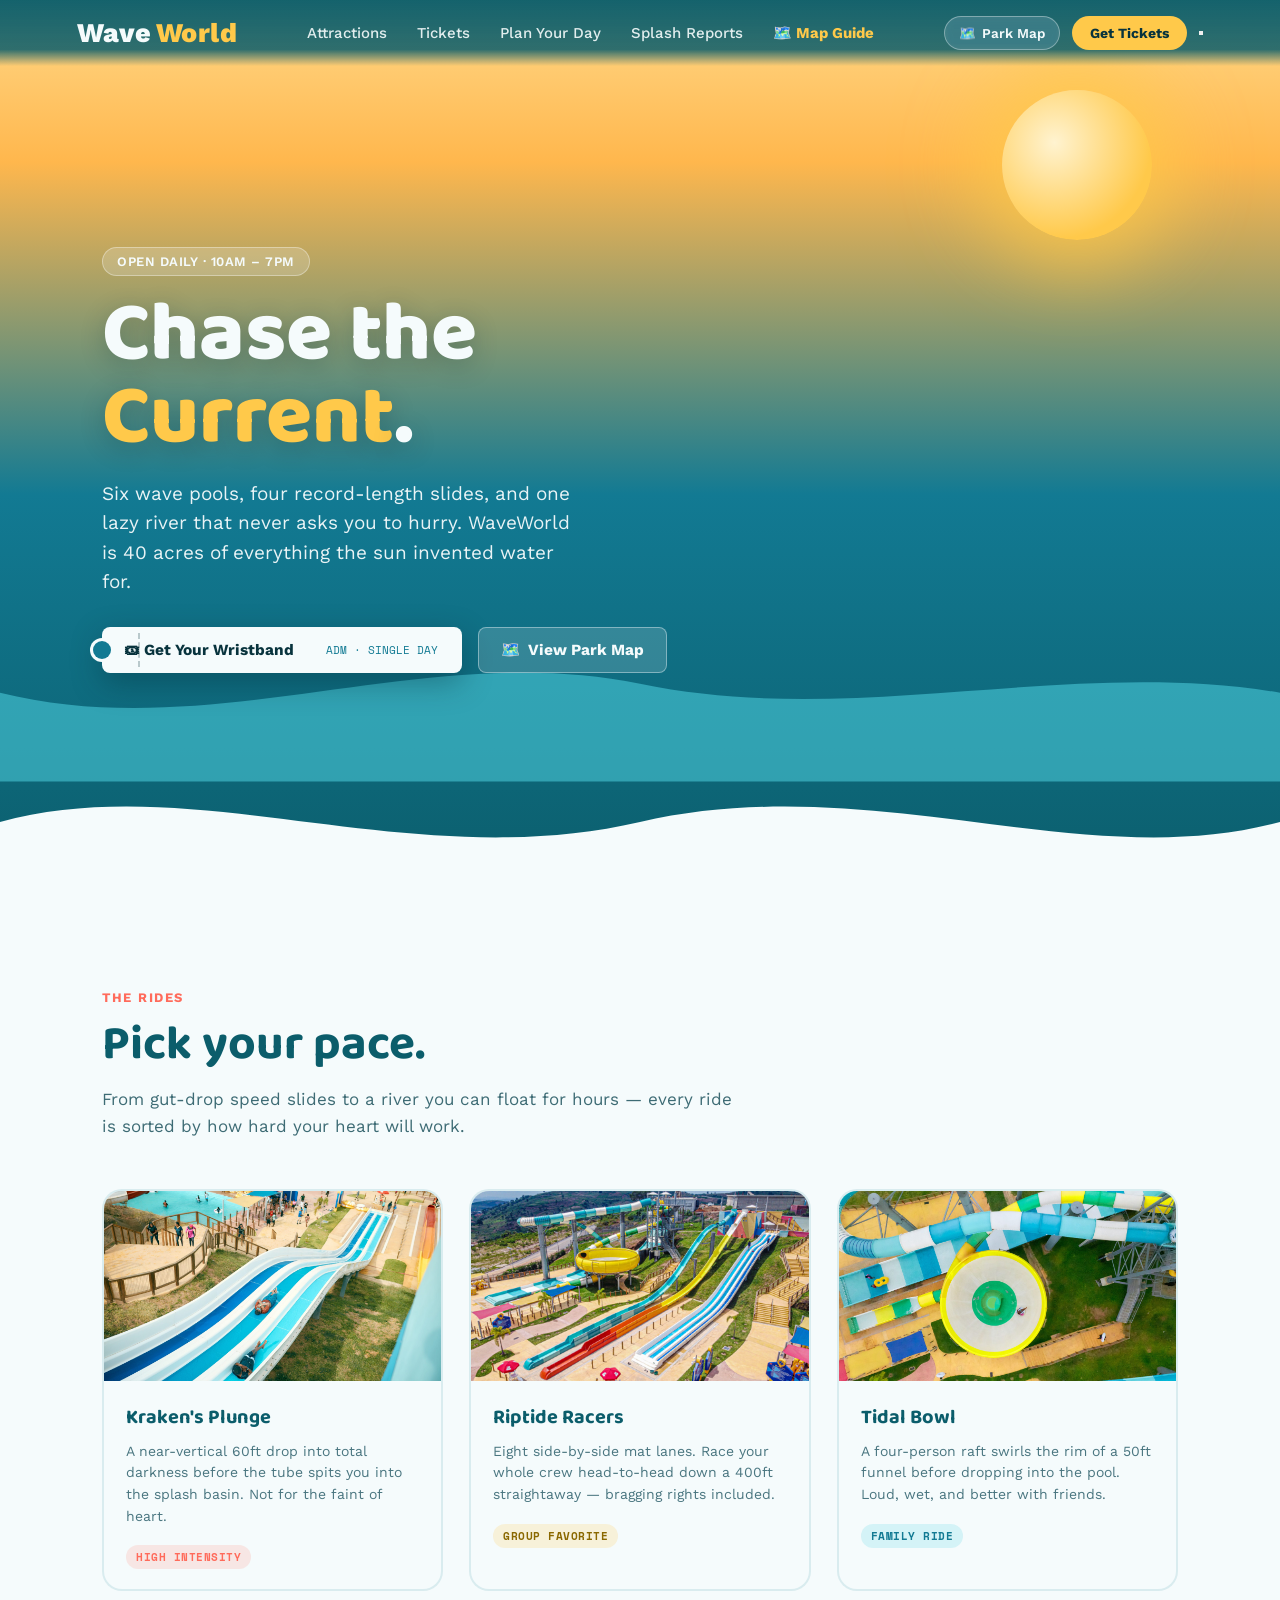
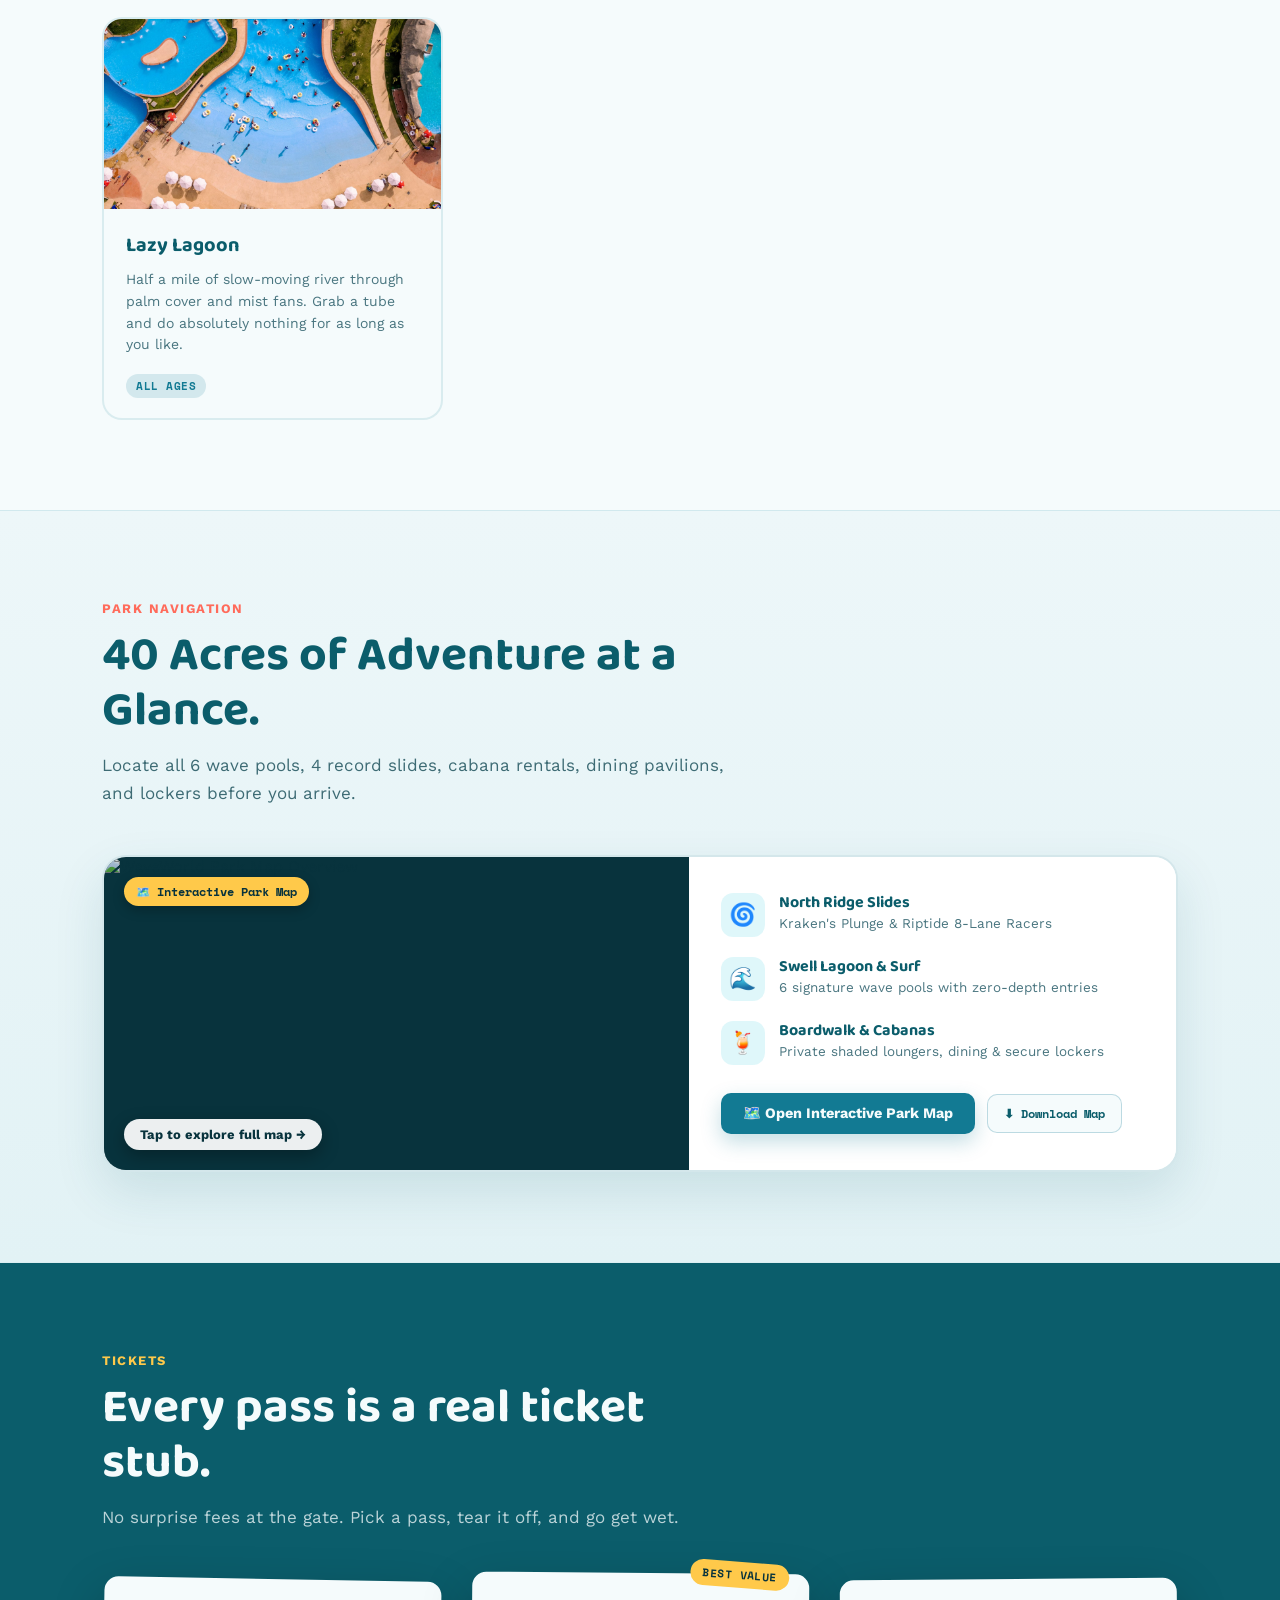
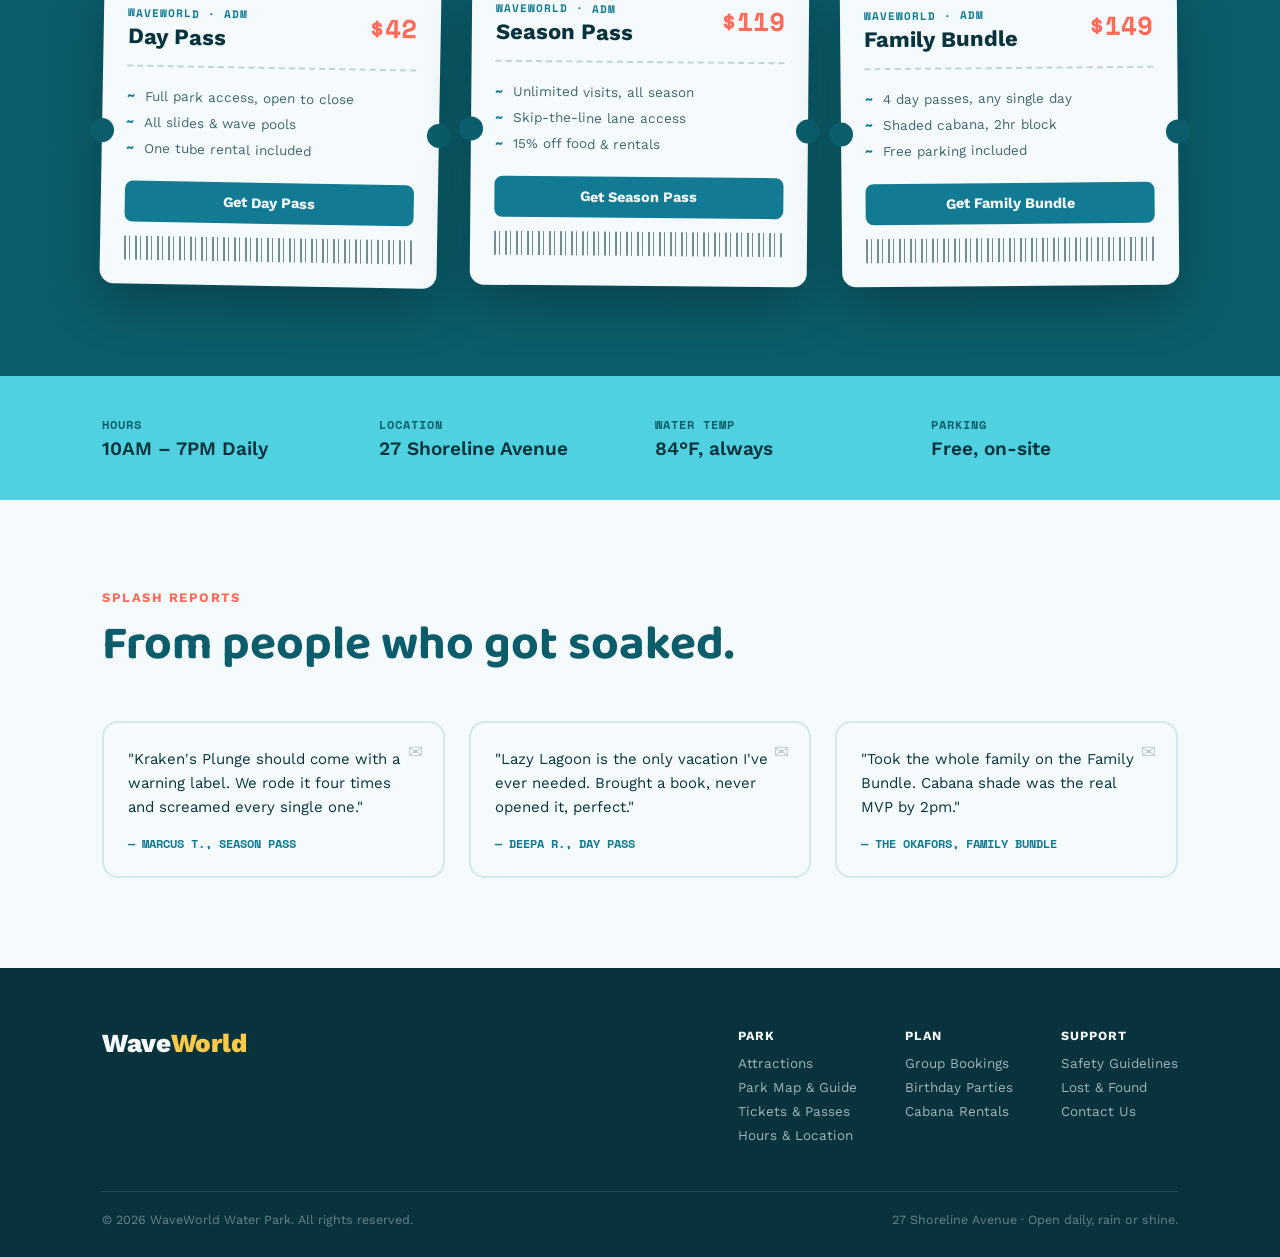
==== index.html @ ad1f2948 "Update index.html" ====
<!DOCTYPE html>
<html lang="en">
<head>
<meta charset="UTF-8">
<meta name="viewport" content="width=device-width, initial-scale=1.0">
<title>WaveWorld — Chase the Current</title>
<link rel="preconnect" href="https://fonts.googleapis.com">
<link href="https://fonts.googleapis.com/css2?family=Baloo+2:wght@500;600;700;800&family=Work+Sans:wght@400;500;600&family=Space+Mono:wght@400;700&display=swap" rel="stylesheet">
<link rel="stylesheet" href="styles.css">
</head>
<body>

  <!-- NAVIGATION -->
  <nav class="nav">
    <a href="index.html" class="logo">Wave<span>World</span></a>
    
    <div class="nav-links">
      <a href="#attractions">Attractions</a>
      <a href="#tickets">Tickets</a>
      <a href="#info">Plan Your Day</a>
      <a href="#reports">Splash Reports</a>
      <a href="map.html" class="nav-map-link">🗺️ Map Guide</a>
    </div>

    <div class="nav-actions">
      <a href="map.html" class="nav-quick-map" title="View Park Map">🗺️ <span>Park Map</span></a>
      <a href="#tickets" class="nav-cta">Get Tickets</a>
      <button class="nav-toggle" id="navToggle" aria-label="Toggle navigation menu" aria-expanded="false">
        <span class="bar"></span>
        <span class="bar"></span>
        <span class="bar"></span>
      </button>
    </div>
  </nav>

  <!-- HERO -->
  <header class="hero">
    <div class="sun"></div>
    <div class="hero-content">
      <span class="eyebrow">OPEN DAILY · 10AM – 7PM</span>
      <h1><span class="hero-line hero-line-1">Chase the</span><span class="hero-line hero-line-2"><em>Current</em>.</span></h1>
      <p>Six wave pools, four record-length slides, and one lazy river that never asks you to hurry. WaveWorld is 40 acres of everything the sun invented water for.</p>
      
      <div class="hero-cta-group">
        <a href="#tickets" class="ticket-btn">
          🎟 Get Your Wristband
          <span class="stub-code">ADM · SINGLE DAY</span>
        </a>
        <a href="map.html" class="hero-map-btn">
          <span class="hero-map-icon">🗺️</span>
          <span>View Park Map</span>
        </a>
      </div>
    </div>

    <div class="wave-wrap">
      <svg viewBox="0 0 1440 220" preserveAspectRatio="none">
        <path class="wave-anim-2" fill="#4FD1E0" fill-opacity="0.55" d="M0,120 C 240,180 480,60 720,110 C 960,160 1200,80 1440,120 L1440,220 L0,220 Z
          M1440,120 C 1680,180 1920,60 2160,110 C 2400,160 2640,80 2880,120 L2880,220 L1440,220 Z"/>
      </svg>
      <svg viewBox="0 0 1440 180" preserveAspectRatio="none" style="margin-top:-40px;">
        <path class="wave-anim-1" fill="#F5FBFC" d="M0,90 C 220,30 460,150 720,90 C 980,30 1220,150 1440,90 L1440,180 L0,180 Z
          M1440,90 C 1660,30 1900,150 2160,90 C 2420,30 2660,150 2880,90 L2880,180 L1440,180 Z"/>
      </svg>
    </div>
  </header>

  <!-- ATTRACTIONS -->
  <section id="attractions">
    <div class="section-head">
      <span class="eyebrow-dark">The Rides</span>
      <h2>Pick your pace.</h2>
      <p>From gut-drop speed slides to a river you can float for hours — every ride is sorted by how hard your heart will work.</p>
    </div>
    <div class="attractions-grid">

      <div class="ride-card">
        <img class="ride-img" src="images/ride5.jpg" alt="Kraken's Plunge">
        <h3>Kraken's Plunge</h3>
        <p>A near-vertical 60ft drop into total darkness before the tube spits you into the splash basin. Not for the faint of heart.</p>
        <span class="ride-tag" style="background:rgba(255,107,91,0.15); color:var(--coral-pop);">High Intensity</span>
      </div>

      <div class="ride-card">
        <img class="ride-img" src="images/ride1.jpg" alt="Riptide Racers">
        <h3>Riptide Racers</h3>
        <p>Eight side-by-side mat lanes. Race your whole crew head-to-head down a 400ft straightaway — bragging rights included.</p>
        <span class="ride-tag" style="background:rgba(255,201,74,0.2); color:#8a6800;">Group Favorite</span>
      </div>

      <div class="ride-card">
        <img class="ride-img" src="images/ride7.jpg" alt="Tidal Bowl">
        <h3>Tidal Bowl</h3>
        <p>A four-person raft swirls the rim of a 50ft funnel before dropping into the pool. Loud, wet, and better with friends.</p>
        <span class="ride-tag" style="background:rgba(79,209,224,0.2); color:var(--pool-blue);">Family Ride</span>
      </div>

      <div class="ride-card">
        <img class="ride-img" src="images/ride3.jpg" alt="Lazy Lagoon">
        <h3>Lazy Lagoon</h3>
        <p>Half a mile of slow-moving river through palm cover and mist fans. Grab a tube and do absolutely nothing for as long as you like.</p>
        <span class="ride-tag" style="background:rgba(18,122,147,0.15); color:var(--pool-blue);">All Ages</span>
      </div>

    </div>
  </section>

  <!-- HOMEPAGE PARK MAP PREVIEW -->
  <section id="park-map" class="map-teaser-section">
    <div class="section-head">
      <span class="eyebrow-dark">Park Navigation</span>
      <h2>40 Acres of Adventure at a Glance.</h2>
      <p>Locate all 6 wave pools, 4 record slides, cabana rentals, dining pavilions, and lockers before you arrive.</p>
    </div>

    <div class="map-teaser-card">
      <a href="map.html" class="map-teaser-preview" aria-label="Open Interactive Park Map">
        <img src="images/park map.jpg" alt="WaveWorld Park Map Overview" class="map-teaser-img">
        <div class="map-teaser-overlay">
          <span class="map-teaser-badge">🗺️ Interactive Park Map</span>
          <div class="map-teaser-tap-badge">Tap to explore full map →</div>
        </div>
      </a>

      <div class="map-teaser-details">
        <div class="map-teaser-points">
          <div class="point-item">
            <span class="point-icon">🌀</span>
            <div>
              <strong>North Ridge Slides</strong>
              <p>Kraken's Plunge & Riptide 8-Lane Racers</p>
            </div>
          </div>
          <div class="point-item">
            <span class="point-icon">🌊</span>
            <div>
              <strong>Swell Lagoon & Surf</strong>
              <p>6 signature wave pools with zero-depth entries</p>
            </div>
          </div>
          <div class="point-item">
            <span class="point-icon">🍹</span>
            <div>
              <strong>Boardwalk & Cabanas</strong>
              <p>Private shaded loungers, dining & secure lockers</p>
            </div>
          </div>
        </div>

        <div class="map-teaser-cta-wrap">
          <a href="map.html" class="map-action-btn">
            🗺️ Open Interactive Park Map
          </a>
          <a href="images/park map.jpg" download="WaveWorld-Park-Map.jpg" class="map-download-pill">
            ⬇ Download Map
          </a>
        </div>
      </div>
    </div>
  </section>

  <!-- PRICING -->
  <section id="tickets" class="pricing-section">
    <div class="section-head">
      <span class="eyebrow-dark">Tickets</span>
      <h2>Every pass is a real ticket stub.</h2>
      <p>No surprise fees at the gate. Pick a pass, tear it off, and go get wet.</p>
    </div>

    <div class="tickets-row">
      <div class="stub">
        <div class="stub-top">
          <div>
            <div class="stub-park">WAVEWORLD · ADM</div>
            <div class="stub-name">Day Pass</div>
          </div>
          <div class="stub-price">$42</div>
        </div>
        <ul>
          <li>Full park access, open to close</li>
          <li>All slides & wave pools</li>
          <li>One tube rental included</li>
        </ul>
        <a href="#" class="stub-cta">Get Day Pass</a>
        <div class="stub-barcode"></div>
      </div>

      <div class="stub">
        <span class="best-value">BEST VALUE</span>
        <div class="stub-top">
          <div>
            <div class="stub-park">WAVEWORLD · ADM</div>
            <div class="stub-name">Season Pass</div>
          </div>
          <div class="stub-price">$119</div>
        </div>
        <ul>
          <li>Unlimited visits, all season</li>
          <li>Skip-the-line lane access</li>
          <li>15% off food & rentals</li>
        </ul>
        <a href="#" class="stub-cta">Get Season Pass</a>
        <div class="stub-barcode"></div>
      </div>

      <div class="stub">
        <div class="stub-top">
          <div>
            <div class="stub-park">WAVEWORLD · ADM</div>
            <div class="stub-name">Family Bundle</div>
          </div>
          <div class="stub-price">$149</div>
        </div>
        <ul>
          <li>4 day passes, any single day</li>
          <li>Shaded cabana, 2hr block</li>
          <li>Free parking included</li>
        </ul>
        <a href="#" class="stub-cta">Get Family Bundle</a>
        <div class="stub-barcode"></div>
      </div>
    </div>
  </section>

  <!-- INFO STRIP -->
  <div class="info-strip" id="info">
    <div class="info-item">
      <div class="label">Hours</div>
      <div class="value">10AM – 7PM Daily</div>
    </div>
    <div class="info-item">
      <div class="label">Location</div>
      <div class="value">27 Shoreline Avenue</div>
    </div>
    <div class="info-item">
      <div class="label">Water Temp</div>
      <div class="value">84°F, always</div>
    </div>
    <div class="info-item">
      <div class="label">Parking</div>
      <div class="value">Free, on-site</div>
    </div>
  </div>

  <!-- SPLASH REPORTS -->
  <section id="reports">
    <div class="section-head">
      <span class="eyebrow-dark">Splash Reports</span>
      <h2>From people who got soaked.</h2>
    </div>
    <div class="reports-grid">
      <div class="postcard">
        <p class="quote">"Kraken's Plunge should come with a warning label. We rode it four times and screamed every single one."</p>
        <div class="who">— MARCUS T., SEASON PASS</div>
      </div>
      <div class="postcard">
        <p class="quote">"Lazy Lagoon is the only vacation I've ever needed. Brought a book, never opened it, perfect."</p>
        <div class="who">— DEEPA R., DAY PASS</div>
      </div>
      <div class="postcard">
        <p class="quote">"Took the whole family on the Family Bundle. Cabana shade was the real MVP by 2pm."</p>
        <div class="who">— THE OKAFORS, FAMILY BUNDLE</div>
      </div>
    </div>
  </section>

  <!-- FOOTER -->
  <footer class="footer">
    <div class="footer-top">
      <a href="index.html" class="footer-logo">Wave<span>World</span></a>
      <div class="footer-links">
        <div class="footer-col">
          <h4>Park</h4>
          <a href="#attractions">Attractions</a>
          <a href="map.html">Park Map & Guide</a>
          <a href="#tickets">Tickets & Passes</a>
          <a href="#info">Hours & Location</a>
        </div>
        <div class="footer-col">
          <h4>Plan</h4>
          <a href="#">Group Bookings</a>
          <a href="#">Birthday Parties</a>
          <a href="#">Cabana Rentals</a>
        </div>
        <div class="footer-col">
          <h4>Support</h4>
          <a href="#">Safety Guidelines</a>
          <a href="#">Lost & Found</a>
          <a href="#">Contact Us</a>
        </div>
      </div>
    </div>
    <div class="footer-bottom">
      <span>© 2026 WaveWorld Water Park. All rights reserved.</span>
      <span>27 Shoreline Avenue · Open daily, rain or shine.</span>
    </div>
  </footer>

  <!-- EXTERNAL SCRIPTS -->
  <script src="mobile_nav.js" defer></script>
</body>
</html>
---- styles.css ----
:root{
  --lagoon-deep:#0B5D6B;
  --pool-blue:#127A93;
  --splash-cyan:#4FD1E0;
  --sun-gold:#FFC94A;
  --coral-pop:#FF6B5B;
  --foam:#F5FBFC;
  --ink:#08333D;
  --nav-bg:rgba(11,93,107,0.92);
}

*{margin:0;padding:0;box-sizing:border-box;}
html{
  scroll-behavior:smooth;
  -webkit-text-size-adjust:100%;
}
body{
  font-family:'Work Sans', sans-serif;
  background:var(--foam);
  color:var(--ink);
  overflow-x:hidden;
  width:100%;
  position:relative;
}
h1,h2,h3,.display{font-family:'Baloo 2', sans-serif;}
.mono{font-family:'Space Mono', monospace;}

a{color:inherit;text-decoration:none;}
button{font-family:inherit;cursor:pointer;}

@media (prefers-reduced-motion: reduce){
  *{animation-duration:0.01ms !important; animation-iteration-count:1 !important; transition-duration:0.01ms !important;}
  .hero-line, .eyebrow, .hero p, .ticket-btn, .hero-map-btn { opacity: 1 !important; transform: none !important; filter: none !important; }
}

/* ---------- NAV ---------- */
.nav{
  position:fixed; top:0; left:0; right:0; z-index:1000;
  display:flex; align-items:center; justify-content:space-between;
  padding:16px 6vw;
  background:linear-gradient(180deg, rgba(11,93,107,0.96) 0%, rgba(11,93,107,0.85) 75%, rgba(11,93,107,0) 100%);
  backdrop-filter:blur(6px);
  -webkit-backdrop-filter:blur(6px);
  transition:all 0.3s ease;
}

.logo{
  font-size:clamp(22px, 3.5vw, 27px);
  font-weight:800;
  color:var(--foam);
  letter-spacing:0.5px;
  cursor:pointer;
  display:inline-flex;
  align-items:center;
  gap:4px;
  text-decoration:none;
  transition:opacity 0.2s ease, transform 0.2s ease;
  z-index:1002;
}
.logo:hover{
  opacity:0.92;
  transform:scale(1.02);
}
.logo span{color:var(--sun-gold);}

.nav-links{
  display:flex;
  align-items:center;
  gap:26px;
  font-weight:500;
  font-size:15px;
}
.nav-links a{
  color:var(--foam);
  opacity:0.9;
  transition:opacity 0.2s, color 0.2s;
  padding:6px 2px;
  position:relative;
}
.nav-links a:hover{
  opacity:1;
  color:var(--sun-gold);
}
.nav-map-link{
  font-weight:700;
  color:var(--sun-gold) !important;
  opacity:1 !important;
}

.nav-actions{
  display:flex;
  align-items:center;
  gap:12px;
  z-index:1002;
}

.nav-quick-map{
  display:inline-flex;
  align-items:center;
  gap:6px;
  background:rgba(255,255,255,0.18);
  border:1px solid rgba(255,255,255,0.35);
  color:var(--foam);
  font-size:13.5px;
  font-weight:600;
  padding:8px 14px;
  border-radius:100px;
  backdrop-filter:blur(4px);
  transition:all 0.2s ease;
}
.nav-quick-map:hover{
  background:var(--sun-gold);
  color:var(--ink);
  border-color:var(--sun-gold);
  transform:translateY(-1px);
}

.nav-cta{
  background:var(--sun-gold);
  color:var(--ink);
  font-weight:700;
  padding:9px 18px;
  border-radius:100px;
  font-size:14px;
  transition:transform 0.2s ease, box-shadow 0.2s ease;
  white-space:nowrap;
}
.nav-cta:hover{
  transform:translateY(-1px);
  box-shadow:0 6px 16px rgba(255,201,74,0.35);
}

/* ---------- HERO ---------- */
.hero{
  position:relative;
  min-height:100vh;
  display:flex; align-items:center;
  background:linear-gradient(180deg, #FFD98A 0%, #FFB74D 18%, var(--pool-blue) 55%, var(--lagoon-deep) 100%);
  overflow:hidden;
  padding:120px 0 100px;
}
.sun{
  position:absolute; top:10%; right:10%;
  width:clamp(90px, 16vw, 150px);
  height:clamp(90px, 16vw, 150px);
  border-radius:50%;
  background:radial-gradient(circle at 35% 35%, #FFF3D0, var(--sun-gold) 70%);
  box-shadow:0 0 80px 25px rgba(255, 201, 74, 0.85);
  pointer-events:none;
}
.hero-content{
  position:relative; z-index:5;
  max-width:640px; margin-left:8vw; margin-right:8vw;
}
.eyebrow{
  display:inline-block; background:rgba(255,255,255,0.18);
  color:var(--foam); font-weight:600; font-size:clamp(11px, 2.5vw, 13px);
  padding:6px 14px; border-radius:100px; margin-bottom:18px;
  border:1px solid rgba(255,255,255,0.35);
  letter-spacing:0.5px;
  opacity:0;
  animation:heroFadeIn 0.8s cubic-bezier(0.16, 1, 0.3, 1) 0.05s forwards;
}
.hero h1{
  font-size:clamp(40px, 8vw, 84px);
  line-height:0.98;
  color:var(--foam);
  font-weight:800;
  text-shadow:0 6px 24px rgba(4,40,48,0.25);
}
.hero-line{
  display:block;
  opacity:0;
  animation:heroTextSlideUp 1s cubic-bezier(0.16, 1, 0.3, 1) forwards;
}
.hero-line-1{
  animation-delay:0.18s;
}
.hero-line-2{
  animation-delay:0.38s;
}
.hero h1 em{
  font-style:normal; color:var(--sun-gold);
}
.hero p{
  color:rgba(245,251,252,0.94);
  font-size:clamp(16px, 3.5vw, 19px);
  line-height:1.55;
  margin:20px 0 30px; max-width:480px;
  opacity:0;
  animation:heroFadeIn 0.8s cubic-bezier(0.16, 1, 0.3, 1) 0.55s forwards;
}

.hero-cta-group{
  display:flex;
  flex-wrap:wrap;
  align-items:center;
  gap:16px;
  opacity:0;
  animation:heroFadeIn 0.8s cubic-bezier(0.16, 1, 0.3, 1) 0.7s forwards;
}

/* Ticket-stub CTA */
.ticket-btn{
  position:relative;
  display:inline-flex; align-items:center; gap:12px;
  background:var(--foam);
  color:var(--ink);
  padding:14px 24px 14px 22px;
  font-weight:700; font-size:15.5px;
  border-radius:8px;
  box-shadow:0 10px 30px rgba(4,40,48,0.35);
  transition:transform 0.2s ease, box-shadow 0.2s ease;
}
.ticket-btn:hover{transform:translateY(-3px) rotate(-1deg); box-shadow:0 14px 34px rgba(4,40,48,0.45);}
.ticket-btn::before{
  content:"";
  width:18px; height:18px; border-radius:50%;
  background:var(--pool-blue);
  position:absolute; left:-9px; top:50%; transform:translateY(-50%);
  box-shadow:0 0 0 3px var(--foam);
}
.ticket-btn::after{
  content:"";
  position:absolute; left:36px; top:6px; bottom:6px;
  border-left:2px dashed rgba(8,51,61,0.25);
}
.ticket-btn .stub-code{
  font-family:'Space Mono', monospace; font-size:11px; font-weight:400;
  color:var(--pool-blue); padding-left:20px;
}

/* Hero Map Button */
.hero-map-btn{
  display:inline-flex;
  align-items:center;
  gap:8px;
  background:rgba(245,251,252,0.16);
  border:1.5px solid rgba(245,251,252,0.4);
  color:var(--foam);
  padding:13px 22px;
  border-radius:8px;
  font-weight:700;
  font-size:15.5px;
  backdrop-filter:blur(8px);
  transition:all 0.2s ease;
}
.hero-map-btn:hover{
  background:var(--foam);
  color:var(--ink);
  transform:translateY(-3px);
  box-shadow:0 10px 25px rgba(0,0,0,0.25);
}

@keyframes heroTextSlideUp{
  0%{
    opacity:0;
    transform:translateY(40px);
    filter:blur(6px);
  }
  100%{
    opacity:1;
    transform:translateY(0);
    filter:blur(0);
  }
}

@keyframes heroFadeIn{
  0%{
    opacity:0;
    transform:translateY(20px);
  }
  100%{
    opacity:1;
    transform:translateY(0);
  }
}

/* waves at hero base */
.wave-wrap{
  position:absolute; bottom:-2px; left:0; width:100%; line-height:0; pointer-events:none;
}
.wave-wrap svg{width:100%; height:auto; display:block; min-height:80px;}
.wave-anim-1{ animation:driftLeft 15s linear infinite; }
.wave-anim-2{ animation:driftRight 10s linear infinite; }
@keyframes driftLeft{ from{transform:translateX(0);} to{transform:translateX(-50%);} }
@keyframes driftRight{ from{transform:translateX(-50%);} to{transform:translateX(0);} }

/* ---------- SECTION SHARED ---------- */
section{padding:90px 8vw;}
.section-head{max-width:640px; margin-bottom:48px;}
.section-head .eyebrow-dark{
  color:var(--coral-pop); font-weight:700; font-size:13px;
  letter-spacing:1.5px; text-transform:uppercase; margin-bottom:12px; display:block;
}
.section-head h2{
  font-size:clamp(30px, 4.5vw, 48px); color:var(--lagoon-deep); font-weight:700; line-height:1.15;
}
.section-head p{font-size:clamp(15px, 2vw, 17px); color:#3d6b74; margin-top:14px; line-height:1.6;}

/* ---------- ATTRACTIONS ---------- */
.attractions-grid{
  display:grid; grid-template-columns:repeat(auto-fit,minmax(250px,1fr));
  gap:26px;
}
.ride-card{
  background:var(--foam);
  border-radius:20px;
  padding:0;
  border:2px solid rgba(18,122,147,0.12);
  transition:transform 0.25s ease, box-shadow 0.25s ease, border-color 0.25s ease;
  position:relative; overflow:hidden;
}
.ride-card:hover{
  transform:translateY(-6px);
  box-shadow:0 20px 40px rgba(11,93,107,0.15);
  border-color:var(--splash-cyan);
}
.ride-img{
  width:100%; height:190px; object-fit:cover; display:block;
}
.ride-card h3, .ride-card p{
  padding-left:22px; padding-right:22px;
}
.ride-card h3{font-size:20px; color:var(--lagoon-deep); margin-bottom:8px; padding-top:20px;}
.ride-card p{font-size:14px; color:#4a7680; line-height:1.55; padding-bottom:4px;}
.ride-tag{
  margin:14px 22px 20px 22px; display:inline-block; font-family:'Space Mono',monospace;
  font-size:11px; font-weight:700; letter-spacing:0.5px;
  padding:4px 10px; border-radius:100px; text-transform:uppercase;
}

/* ---------- HOMEPAGE PARK MAP TEASER ---------- */
.map-teaser-section{
  background:linear-gradient(180deg, #EDF7F9 0%, #E2F2F5 100%);
  border-top:1px solid rgba(18,122,147,0.08);
  border-bottom:1px solid rgba(18,122,147,0.08);
}
.map-teaser-card{
  background:white;
  border-radius:24px;
  border:2px solid rgba(18,122,147,0.18);
  box-shadow:0 20px 50px rgba(11,93,107,0.12);
  display:grid;
  grid-template-columns:1.2fr 1fr;
  overflow:hidden;
  gap:0;
}
.map-teaser-preview{
  position:relative;
  display:block;
  overflow:hidden;
  background:var(--ink);
  min-height:280px;
}
.map-teaser-img{
  width:100%;
  height:100%;
  object-fit:cover;
  display:block;
  transition:transform 0.4s ease, filter 0.4s ease;
}
.map-teaser-preview:hover .map-teaser-img{
  transform:scale(1.04);
  filter:brightness(1.05);
}
.map-teaser-overlay{
  position:absolute;
  inset:0;
  background:linear-gradient(180deg, rgba(8,51,61,0.2) 0%, rgba(8,51,61,0.7) 100%);
  display:flex;
  flex-direction:column;
  justify-content:space-between;
  padding:20px;
  color:white;
}
.map-teaser-badge{
  align-self:flex-start;
  background:var(--sun-gold);
  color:var(--ink);
  font-family:'Space Mono', monospace;
  font-size:11.5px;
  font-weight:700;
  padding:6px 12px;
  border-radius:100px;
  box-shadow:0 4px 12px rgba(0,0,0,0.25);
}
.map-teaser-tap-badge{
  align-self:flex-start;
  background:rgba(255,255,255,0.92);
  color:var(--ink);
  font-weight:700;
  font-size:13px;
  padding:8px 16px;
  border-radius:100px;
  box-shadow:0 6px 18px rgba(0,0,0,0.3);
  transition:all 0.2s ease;
}
.map-teaser-preview:hover .map-teaser-tap-badge{
  background:var(--splash-cyan);
  transform:translateX(4px);
}

.map-teaser-details{
  padding:36px 32px;
  display:flex;
  flex-direction:column;
  justify-content:space-between;
  background:white;
}
.map-teaser-points{
  display:flex;
  flex-direction:column;
  gap:20px;
  margin-bottom:28px;
}
.point-item{
  display:flex;
  align-items:flex-start;
  gap:14px;
}
.point-icon{
  font-size:22px;
  background:rgba(79,209,224,0.18);
  width:44px;
  height:44px;
  border-radius:12px;
  display:flex;
  align-items:center;
  justify-content:center;
  flex-shrink:0;
}
.point-item strong{
  font-size:16px;
  color:var(--lagoon-deep);
  font-family:'Baloo 2', sans-serif;
  display:block;
  line-height:1.2;
}
.point-item p{
  font-size:13.5px;
  color:#4a7680;
  margin-top:2px;
  line-height:1.4;
}

.map-teaser-cta-wrap{
  display:flex;
  flex-wrap:wrap;
  align-items:center;
  gap:12px;
}
.map-action-btn{
  background:var(--pool-blue);
  color:var(--foam);
  font-weight:700;
  font-size:14.5px;
  padding:12px 22px;
  border-radius:10px;
  display:inline-flex;
  align-items:center;
  gap:8px;
  transition:all 0.2s ease;
  box-shadow:0 8px 20px rgba(18,122,147,0.25);
}
.map-action-btn:hover{
  background:var(--lagoon-deep);
  transform:translateY(-2px);
}
.map-download-pill{
  font-family:'Space Mono', monospace;
  font-size:12px;
  font-weight:700;
  color:var(--lagoon-deep);
  background:var(--foam);
  border:1.5px solid rgba(18,122,147,0.25);
  padding:10px 16px;
  border-radius:10px;
  transition:all 0.2s ease;
}
.map-download-pill:hover{
  background:var(--lagoon-deep);
  color:var(--foam);
}

/* ---------- PRICING (ticket stubs) ---------- */
.pricing-section{ background:var(--lagoon-deep); }
.pricing-section .section-head h2{color:var(--foam);}
.pricing-section .section-head p{color:rgba(245,251,252,0.75);}
.pricing-section .eyebrow-dark{color:var(--sun-gold);}

.tickets-row{
  display:grid; grid-template-columns:repeat(auto-fit, minmax(260px,1fr));
  gap:32px;
}
.stub{
  position:relative;
  background:var(--foam);
  border-radius:14px;
  padding:28px 24px 24px;
  box-shadow:0 20px 50px rgba(0,0,0,0.25);
  transform:rotate(1deg);
  transition:transform 0.25s ease;
}
.tickets-row .stub:nth-child(2){transform:rotate(0.5deg); margin-top:-6px;}
.tickets-row .stub:nth-child(3){transform:rotate(-0.5deg);}
.stub:hover{transform:rotate(0deg) translateY(-6px);}
.stub::before, .stub::after{
  content:""; position:absolute; width:24px; height:24px;
  background:var(--lagoon-deep); border-radius:50%;
  top:50%; transform:translateY(-50%);
}
.stub::before{left:-12px;}
.stub::after{right:-12px;}
.stub-top{
  display:flex; justify-content:space-between; align-items:flex-start;
  border-bottom:2px dashed rgba(8,51,61,0.2);
  padding-bottom:16px; margin-bottom:16px;
}
.stub-park{font-family:'Space Mono',monospace; font-size:11px; color:var(--pool-blue); font-weight:700; letter-spacing:1px;}
.stub-name{font-size:22px; font-weight:700; color:var(--ink); margin-top:3px;}
.stub-price{font-family:'Space Mono',monospace; font-size:26px; font-weight:700; color:var(--coral-pop);}
.stub ul{list-style:none; margin:0 0 20px;}
.stub ul li{
  font-size:13.5px; color:#41666e; padding:5px 0; padding-left:18px; position:relative;
}
.stub ul li::before{
  content:"~"; position:absolute; left:0; color:var(--pool-blue); font-weight:700;
}
.stub-cta{
  display:block; text-align:center; background:var(--pool-blue); color:var(--foam);
  font-weight:700; padding:12px; border-radius:8px; font-size:14.5px;
  transition:background 0.2s;
}
.stub-cta:hover{background:var(--lagoon-deep);}
.stub-barcode{
  margin-top:14px; height:24px;
  background:repeating-linear-gradient(90deg, var(--ink) 0 2px, transparent 2px 5px, var(--ink) 5px 6px, transparent 6px 11px);
  opacity:0.55;
}
.best-value{
  position:absolute; top:-12px; right:20px;
  background:var(--sun-gold); color:var(--ink);
  font-family:'Space Mono',monospace; font-size:11px; font-weight:700;
  padding:5px 12px; border-radius:100px; letter-spacing:0.5px;
  transform:rotate(4deg);
}

/* ---------- INFO STRIP ---------- */
.info-strip{
  display:flex; flex-wrap:wrap; gap:30px; justify-content:space-between;
  background:var(--splash-cyan); padding:40px 8vw;
}
.info-item{flex:1; min-width:160px;}
.info-item .label{font-family:'Space Mono',monospace; font-size:11.5px; font-weight:700; color:var(--lagoon-deep); text-transform:uppercase; letter-spacing:1px;}
.info-item .value{font-size:19px; font-weight:600; color:var(--ink); margin-top:4px;}

/* ---------- SPLASH REPORTS (testimonials) ---------- */
.reports-grid{
  display:grid; grid-template-columns:repeat(auto-fit,minmax(260px,1fr));
  gap:24px;
}
.postcard{
  background:var(--foam); border-radius:16px; padding:24px;
  border:2px solid rgba(18,122,147,0.15);
  position:relative;
}
.postcard::before{
  content:"✉"; position:absolute; top:18px; right:20px; font-size:18px; opacity:0.25;
}
.postcard .quote{font-size:15px; line-height:1.6; color:var(--ink); margin-bottom:16px;}
.postcard .who{font-family:'Space Mono',monospace; font-size:11.5px; color:var(--pool-blue); font-weight:700;}

/* ---------- FOOTER ---------- */
.footer{
  background:var(--ink); color:rgba(245,251,252,0.7);
  padding:60px 8vw 30px; position:relative;
}
.footer-top{
  display:flex; flex-wrap:wrap; justify-content:space-between; gap:36px;
  padding-bottom:40px; border-bottom:1px solid rgba(245,251,252,0.12);
}
.footer-logo{font-size:26px; font-weight:800; color:var(--foam);}
.footer-logo span{color:var(--sun-gold);}
.footer-links{display:flex; gap:48px; flex-wrap:wrap;}
.footer-col h4{font-size:12.5px; text-transform:uppercase; letter-spacing:1px; color:var(--foam); margin-bottom:12px;}
.footer-col a{display:block; font-size:13.5px; margin-bottom:8px; color:rgba(245,251,252,0.65); transition:color 0.2s;}
.footer-col a:hover{color:var(--sun-gold);}
.footer-bottom{
  display:flex; justify-content:space-between; flex-wrap:wrap; gap:10px;
  padding-top:20px; font-size:12.5px; color:rgba(245,251,252,0.4);
}

/* ---------- MAP PAGE ---------- */
.active-nav{
  color:var(--sun-gold) !important;
  font-weight:700;
}
.map-header{
  padding:130px 8vw 50px;
  background:linear-gradient(180deg, var(--lagoon-deep) 0%, var(--pool-blue) 100%);
  color:var(--foam);
  position:relative;
}
.map-header-content{
  max-width:720px;
}
.map-breadcrumb{
  margin-bottom:12px;
}
.map-breadcrumb a{
  font-family:'Space Mono', monospace;
  font-size:12px;
  font-weight:700;
  color:var(--splash-cyan);
  display:inline-flex;
  align-items:center;
  gap:4px;
  transition:color 0.2s;
}
.map-breadcrumb a:hover{
  color:var(--sun-gold);
}
.map-header h1{
  font-size:clamp(34px, 5.5vw, 56px);
  font-weight:800;
  line-height:1.1;
  margin-top:6px;
  margin-bottom:14px;
}
.map-header h1 em{
  font-style:normal;
  color:var(--sun-gold);
}
.map-header p{
  font-size:clamp(15px, 2.5vw, 18px);
  line-height:1.6;
  color:rgba(245,251,252,0.92);
}

.map-section{
  padding:50px 8vw 90px;
}
.map-toolbar{
  display:flex;
  justify-content:space-between;
  align-items:center;
  flex-wrap:wrap;
  gap:16px;
  margin-bottom:20px;
}
.map-toolbar-info{
  display:flex;
  align-items:center;
  gap:12px;
  flex-wrap:wrap;
}
.badge-live{
  font-family:'Space Mono', monospace;
  font-size:11px;
  font-weight:700;
  color:var(--lagoon-deep);
  background:var(--splash-cyan);
  padding:5px 12px;
  border-radius:100px;
  letter-spacing:0.5px;
}
.map-note{
  font-size:13.5px;
  color:#3d6b74;
}
.map-toolbar-buttons{
  display:flex;
  gap:10px;
  flex-wrap:wrap;
}
.btn-secondary{
  font-family:'Space Mono', monospace;
  font-size:12px;
  font-weight:700;
  color:var(--lagoon-deep);
  background:white;
  border:2px solid rgba(18,122,147,0.25);
  padding:8px 16px;
  border-radius:8px;
  transition:all 0.2s ease;
  display:inline-flex;
  align-items:center;
  gap:6px;
}
.btn-secondary:hover{
  background:var(--lagoon-deep);
  color:var(--foam);
  border-color:var(--lagoon-deep);
}

.map-wrapper{
  background:white;
  padding:12px;
  border-radius:20px;
  box-shadow:0 20px 50px rgba(11,93,107,0.15);
  border:2px solid rgba(18,122,147,0.15);
  overflow:hidden;
  margin-bottom:36px;
}
.map-mobile-hint{
  display:none;
  background:#EDF7F9;
  padding:10px 14px;
  border-radius:10px;
  font-size:12.5px;
  color:var(--lagoon-deep);
  font-weight:500;
  margin-bottom:10px;
  border:1px solid rgba(18,122,147,0.15);
}
.map-img{
  width:100%;
  height:auto;
  display:block;
  border-radius:12px;
}

.map-highlights{
  display:grid;
  grid-template-columns:repeat(auto-fit, minmax(220px, 1fr));
  gap:20px;
}
.highlight-card{
  background:var(--foam);
  border-radius:16px;
  padding:20px 18px;
  border:2px solid rgba(18,122,147,0.12);
  transition:transform 0.2s ease;
}
.highlight-card:hover{
  transform:translateY(-3px);
}
.highlight-icon{
  font-size:24px;
  margin-bottom:10px;
}
.highlight-card h3{
  font-size:17px;
  color:var(--lagoon-deep);
  margin-bottom:5px;
}
.highlight-card p{
  font-size:13.5px;
  color:#4a7680;
  line-height:1.5;
}

/* ==========================================================================
   RESPONSIVE MEDIA QUERIES (Mobile & Tablet)
   ========================================================================== */

/* Tablet & Mobile Nav breakpoint (<= 880px) */
@media (max-width: 880px){
  .nav-links{display:none;}
  .nav-toggle{display:flex;}
  .mobile-nav{display:flex;}
  .nav-cta{display:none;}
  .nav-quick-map span{display:none;}
  .nav-quick-map{padding:8px 10px; font-size:16px;}
  
  .map-teaser-card{
    grid-template-columns:1fr;
  }
  .map-teaser-preview{
    min-height:220px;
    max-height:300px;
  }
}

/* Small Screens & Smartphones (<= 700px) */
@media (max-width: 700px){
  section{padding:70px 5vw;}
  .nav{padding:14px 5vw;}
  
  .hero{
    padding:100px 0 70px;
    min-height:92vh;
  }
  .hero-content{
    margin-left:5vw;
    margin-right:5vw;
    margin-top:0;
  }
  .sun{
    top:6%;
    right:5%;
    box-shadow:0 0 50px 15px rgba(255, 201, 74, 0.7);
  }
  .hero-cta-group{
    flex-direction:column;
    align-items:stretch;
    gap:12px;
  }
  .ticket-btn{
    justify-content:center;
    width:100%;
  }
  .hero-map-btn{
    justify-content:center;
    width:100%;
  }

  .map-teaser-details{
    padding:24px 20px;
  }
  .map-teaser-cta-wrap{
    flex-direction:column;
    align-items:stretch;
  }
  .map-action-btn{
    justify-content:center;
    width:100%;
  }
  .map-download-pill{
    text-align:center;
    width:100%;
  }

  .tickets-row{
    grid-template-columns:1fr;
    gap:26px;
  }
  .stub, .tickets-row .stub:nth-child(2), .tickets-row .stub:nth-child(3){
    transform:none !important;
    margin-top:0 !important;
  }
  .stub::before{left:-10px; width:20px; height:20px;}
  .stub::after{right:-10px; width:20px; height:20px;}
  
  .info-strip{
    padding:32px 5vw;
    gap:20px;
  }
  .info-item{
    flex:1 1 40%;
  }

  .map-header{
    padding:100px 5vw 40px;
  }
  .map-section{
    padding:30px 5vw 70px;
  }
  .map-toolbar{
    flex-direction:column;
    align-items:flex-start;
  }
  .map-toolbar-buttons{
    width:100%;
  }
  .map-toolbar-buttons .btn-secondary{
    flex:1;
    justify-content:center;
  }
  .map-mobile-hint{
    display:block;
  }

  .footer{
    padding:50px 5vw 24px;
  }
  .footer-links{
    gap:32px;
    width:100%;
  }
  .footer-col{
    flex:1 1 140px;
  }
}

/* Extra Small Phones (<= 400px) */
@media (max-width: 400px){
  .logo{font-size:20px;}
  .eyebrow{font-size:11px; padding:4px 10px;}
  .ticket-btn{font-size:14px; padding:12px 18px 12px 16px;}
  .ticket-btn .stub-code{display:none;}
  .ticket-btn::after{display:none;}
  .stub-price{font-size:22px;}
  .stub-name{font-size:19px;}
}
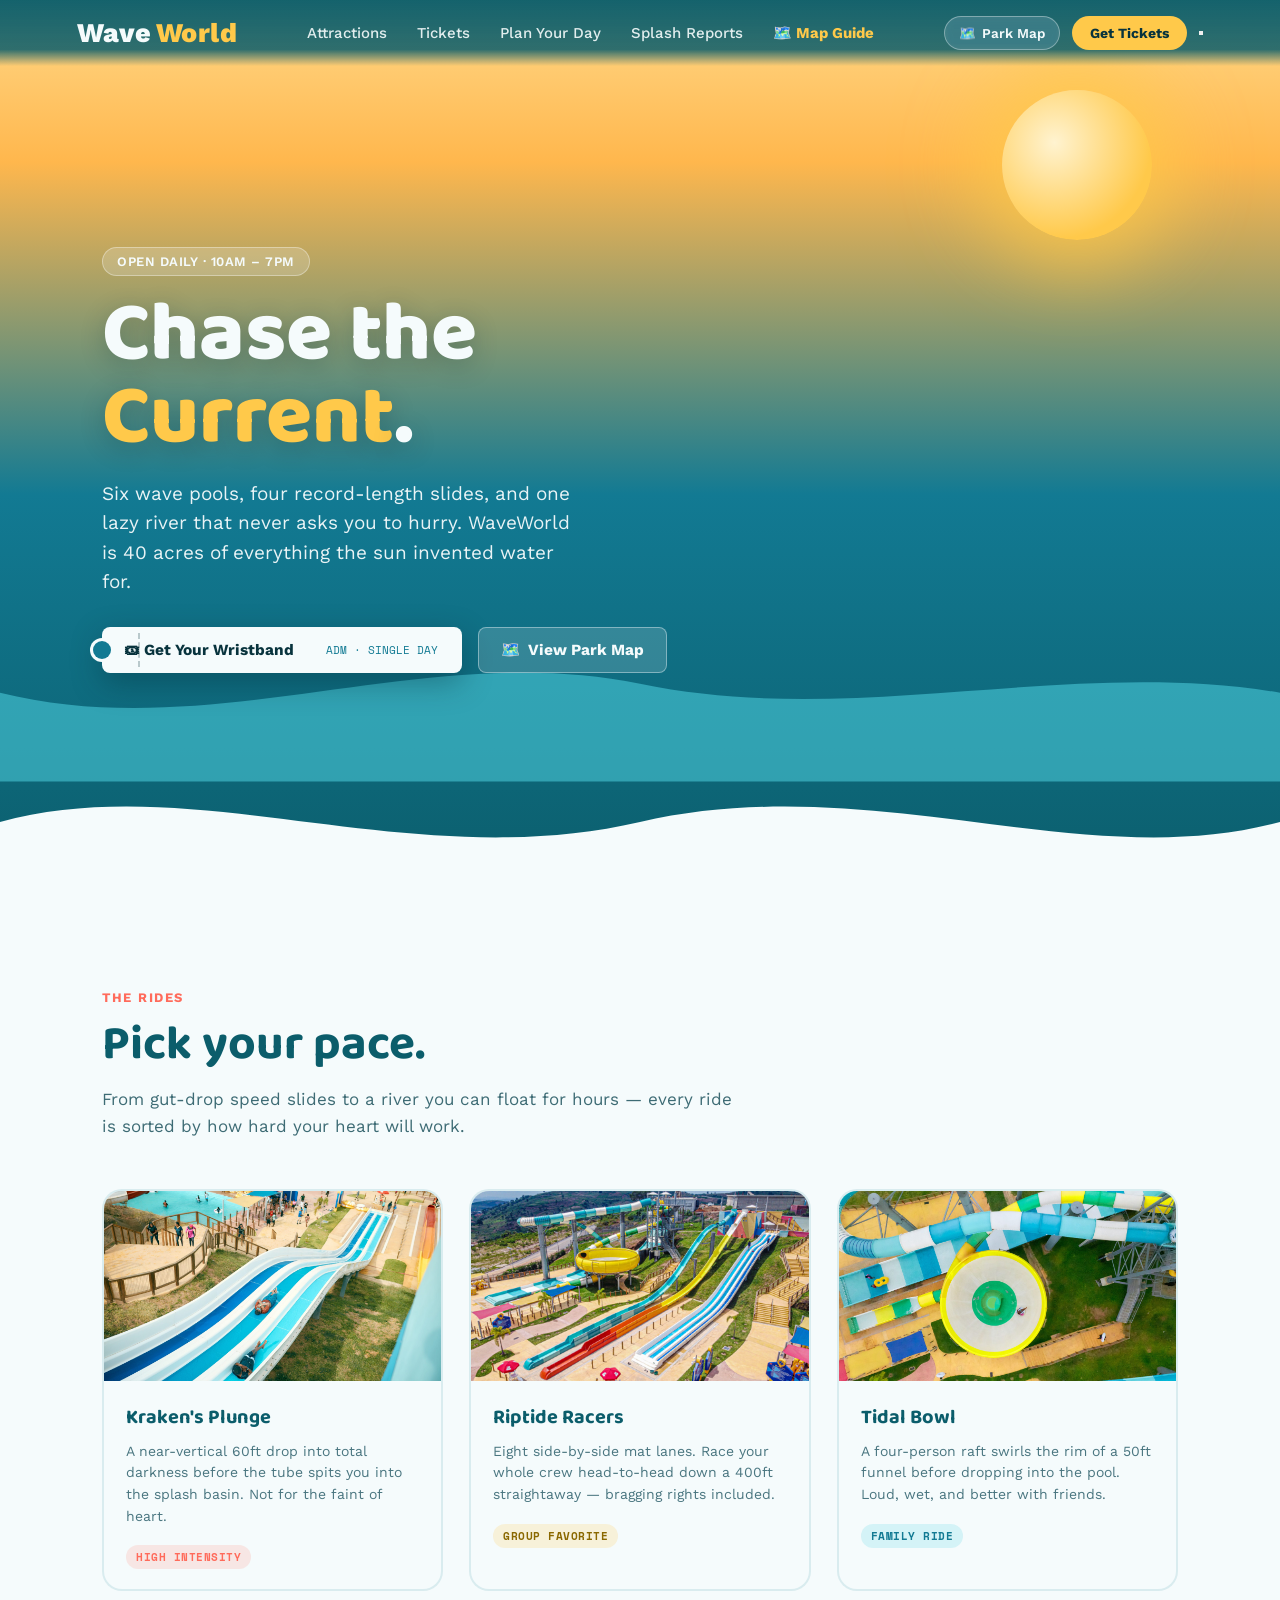
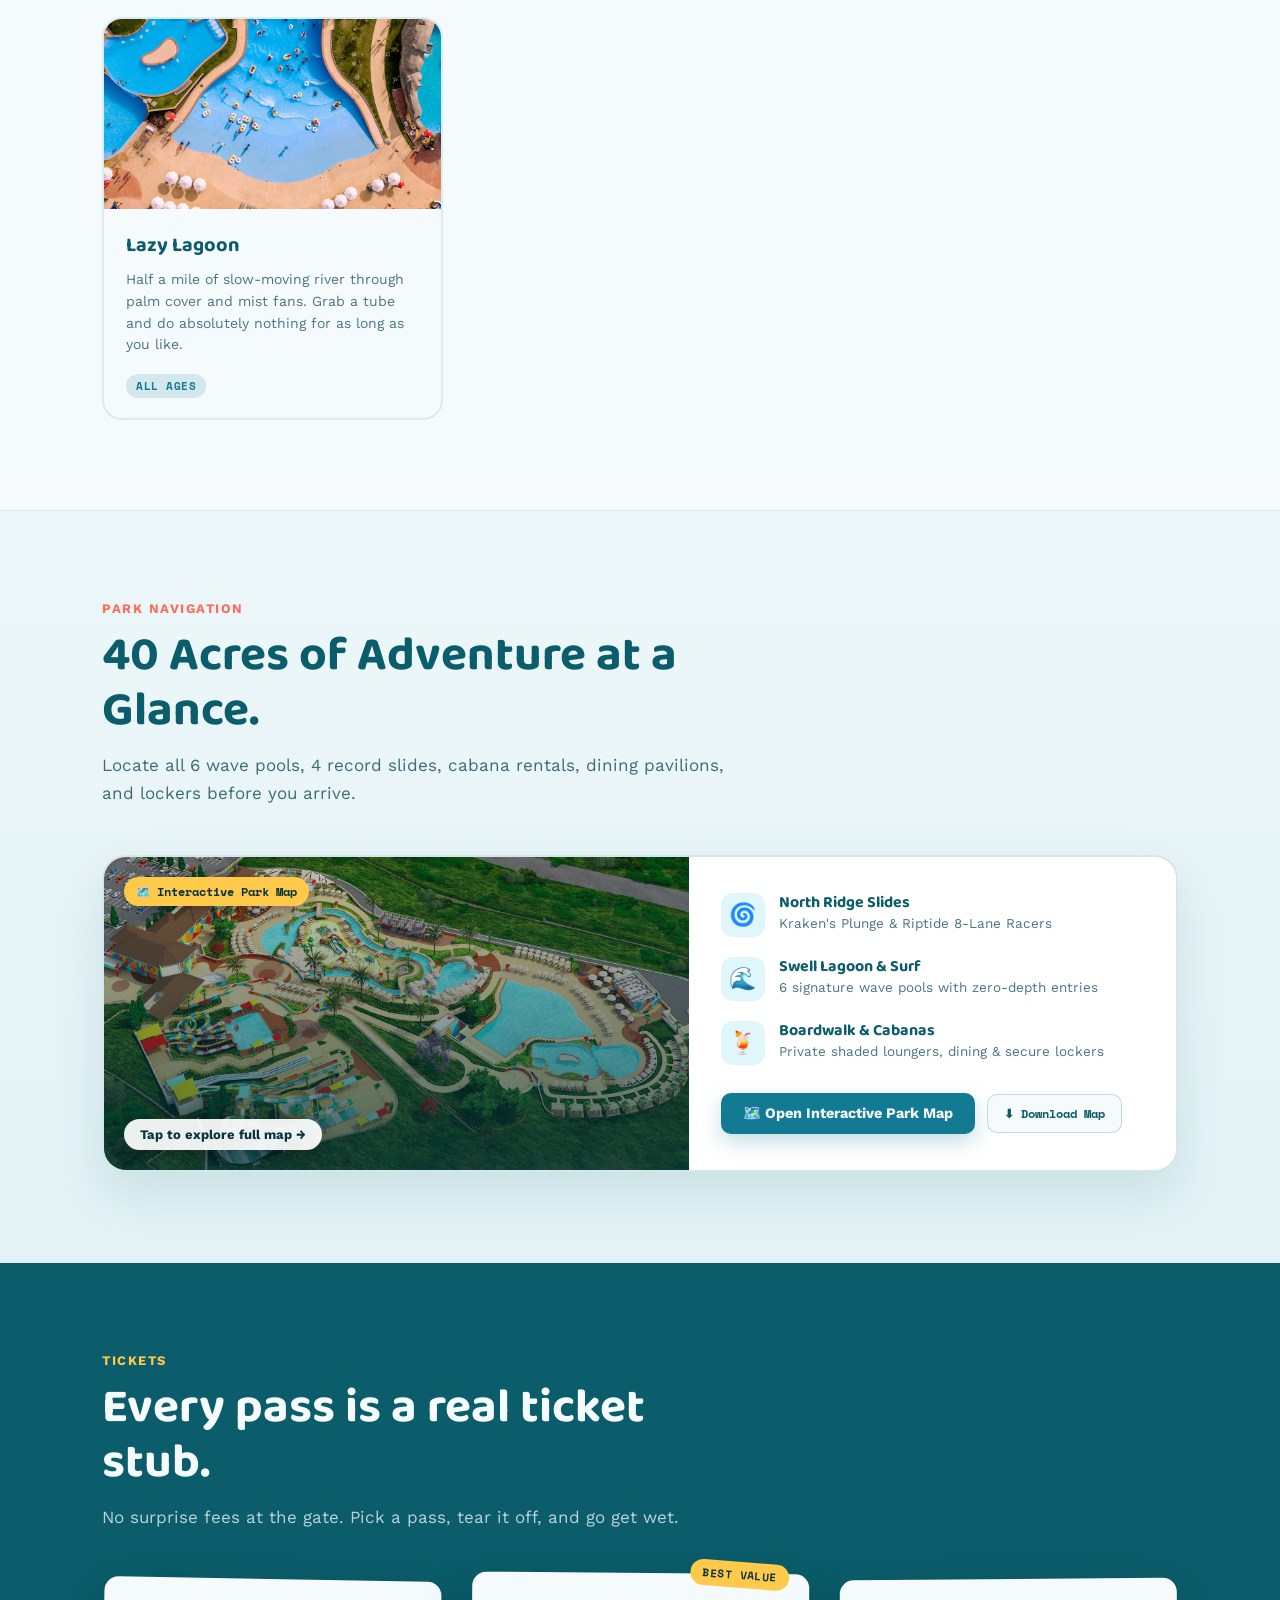
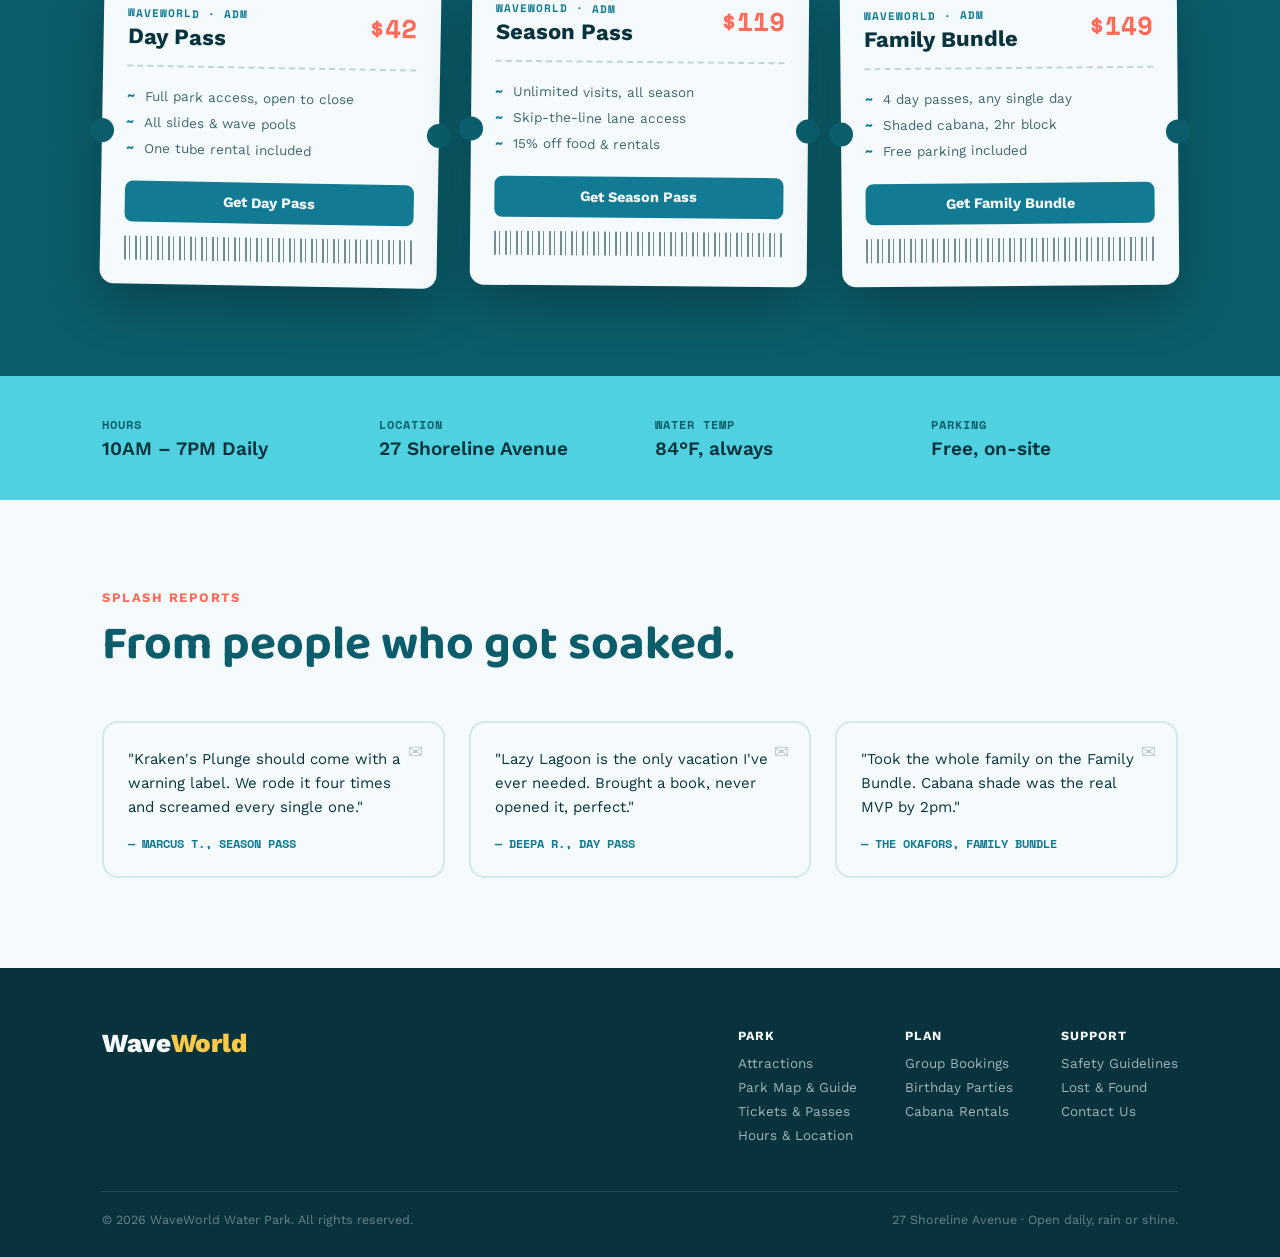
==== commit ecd6ce32: "Fix HTML encoding issues in index.html" ====
--- a/index.html
+++ b/index.html
@@ -115,7 +115,7 @@
 
     <div class="map-teaser-card">
       <a href="map.html" class="map-teaser-preview" aria-label="Open Interactive Park Map">
-        <img src="images/park map.jpg" alt="WaveWorld Park Map Overview" class="map-teaser-img">
+        <img src="images/Park map.jpg" alt="WaveWorld Park Map Overview" class="map-teaser-img">
         <div class="map-teaser-overlay">
           <span class="map-teaser-badge">🗺️ Interactive Park Map</span>
           <div class="map-teaser-tap-badge">Tap to explore full map →</div>
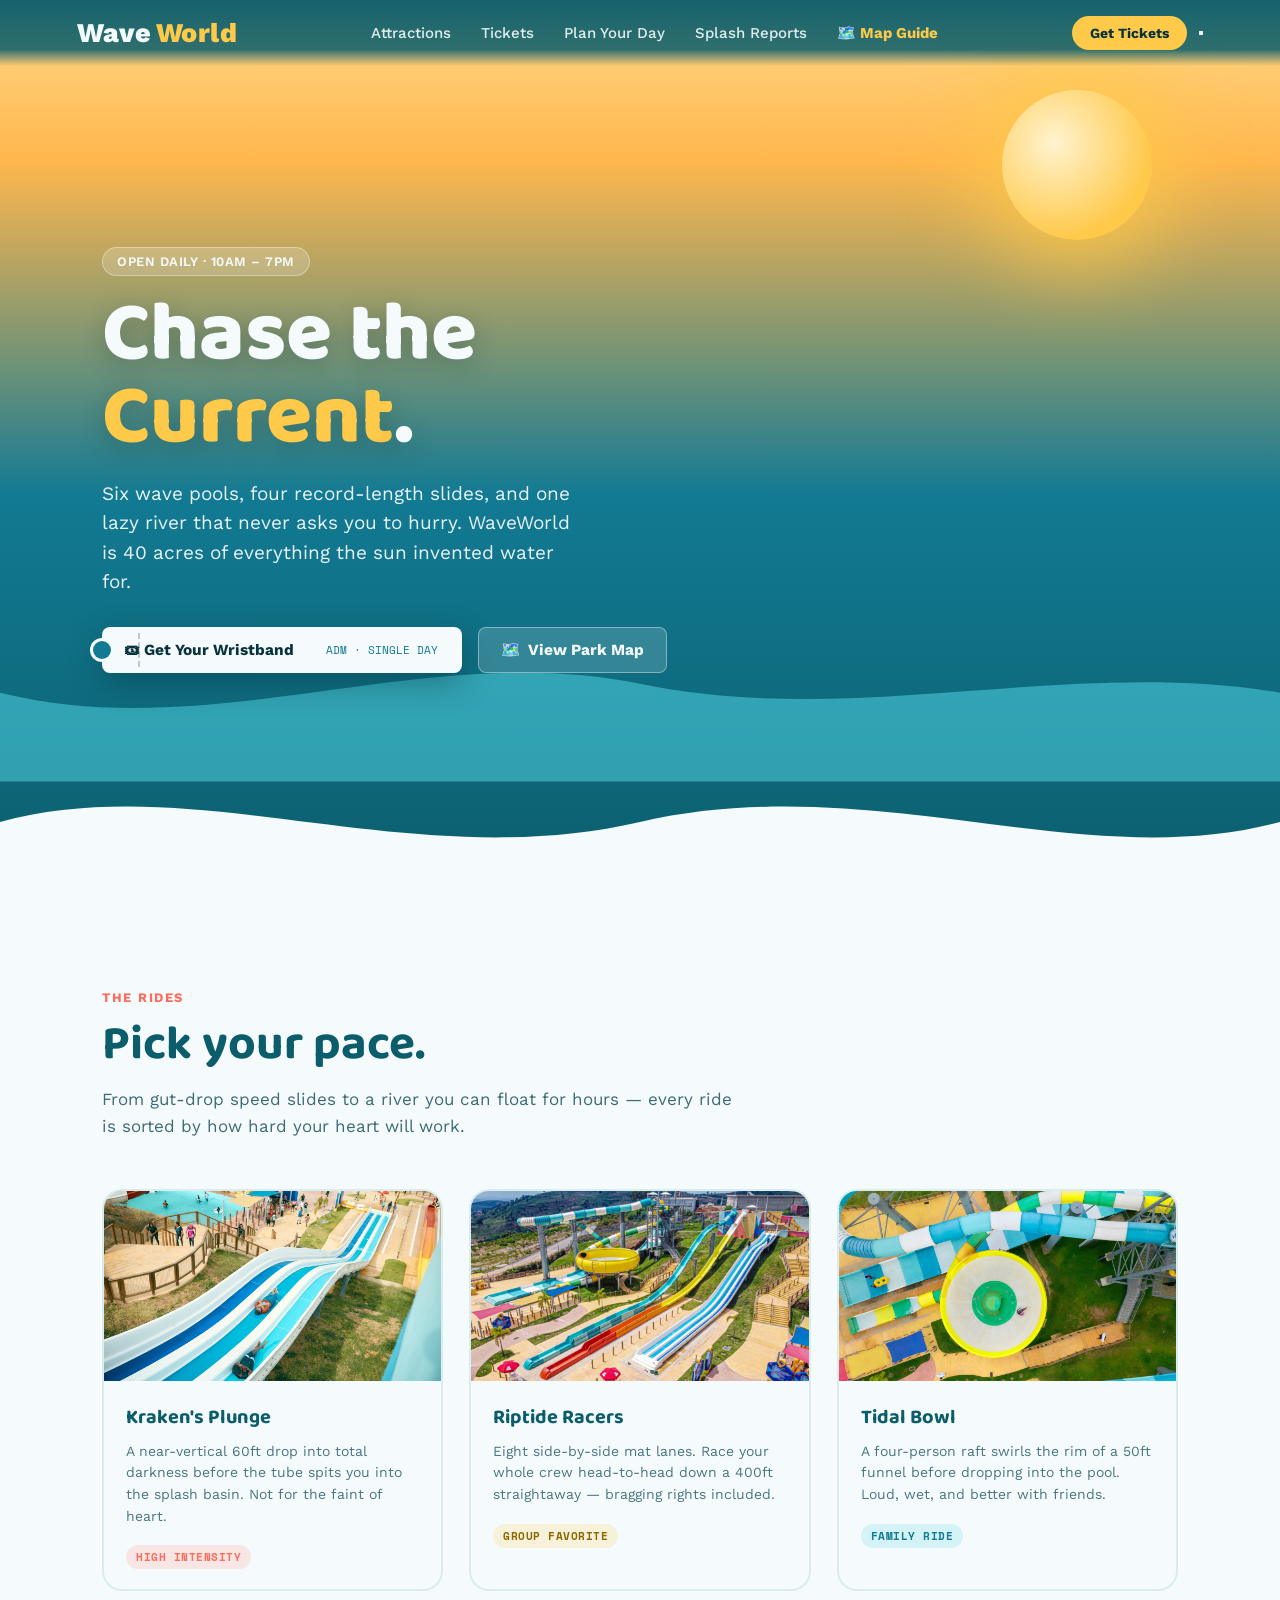
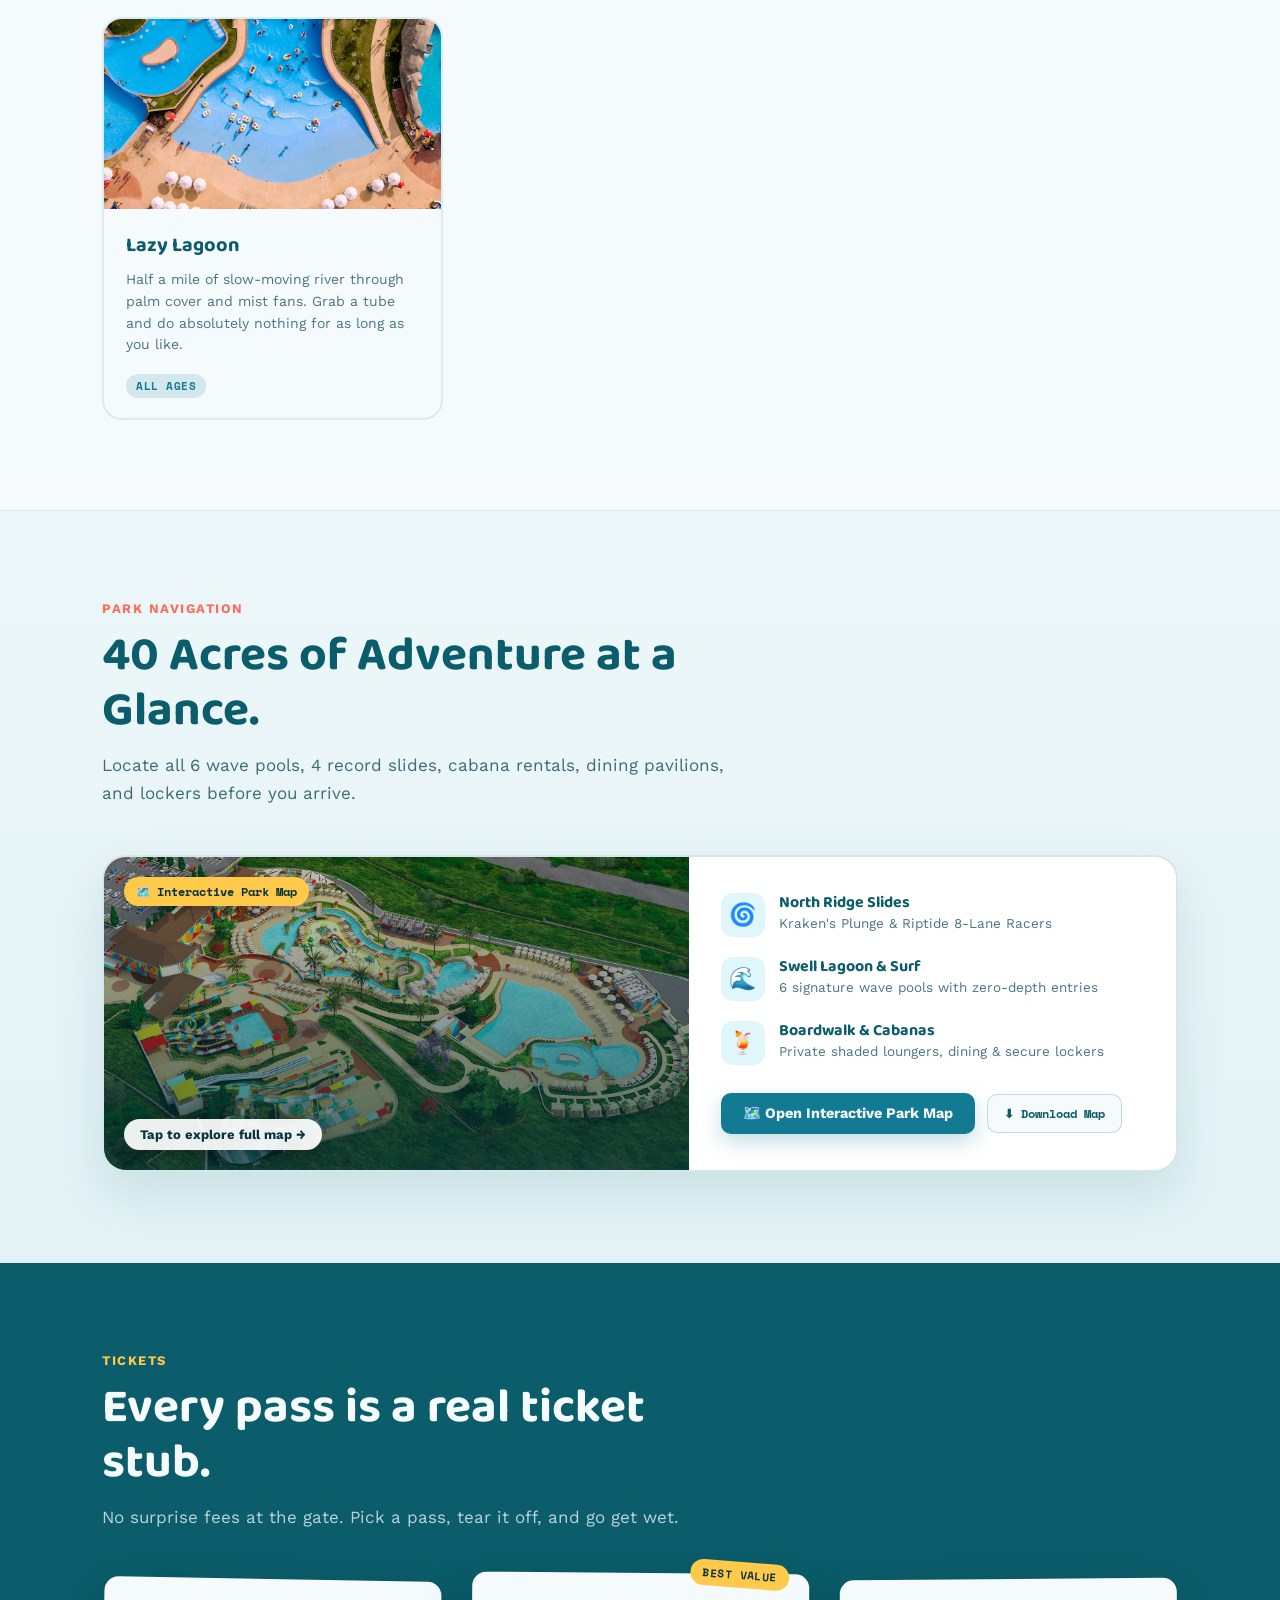
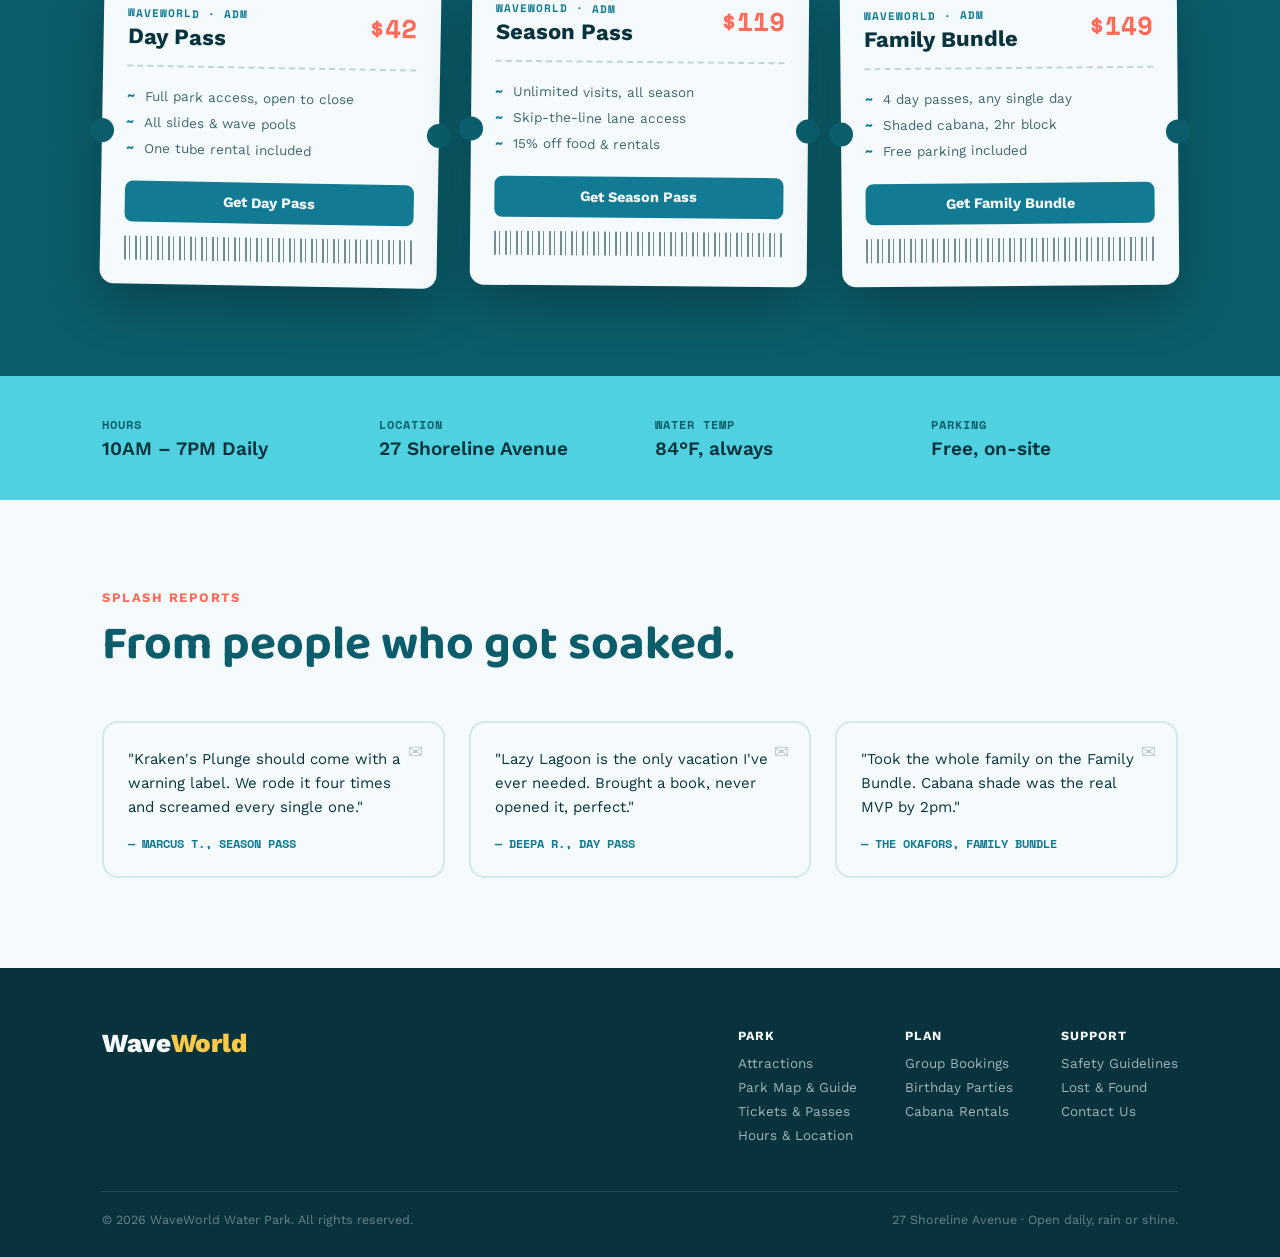
==== commit 35b9b877: "Update index.html" ====
--- a/index.html
+++ b/index.html
@@ -23,7 +23,6 @@
     </div>
 
     <div class="nav-actions">
-      <a href="map.html" class="nav-quick-map" title="View Park Map">🗺️ <span>Park Map</span></a>
       <a href="#tickets" class="nav-cta">Get Tickets</a>
       <button class="nav-toggle" id="navToggle" aria-label="Toggle navigation menu" aria-expanded="false">
         <span class="bar"></span>
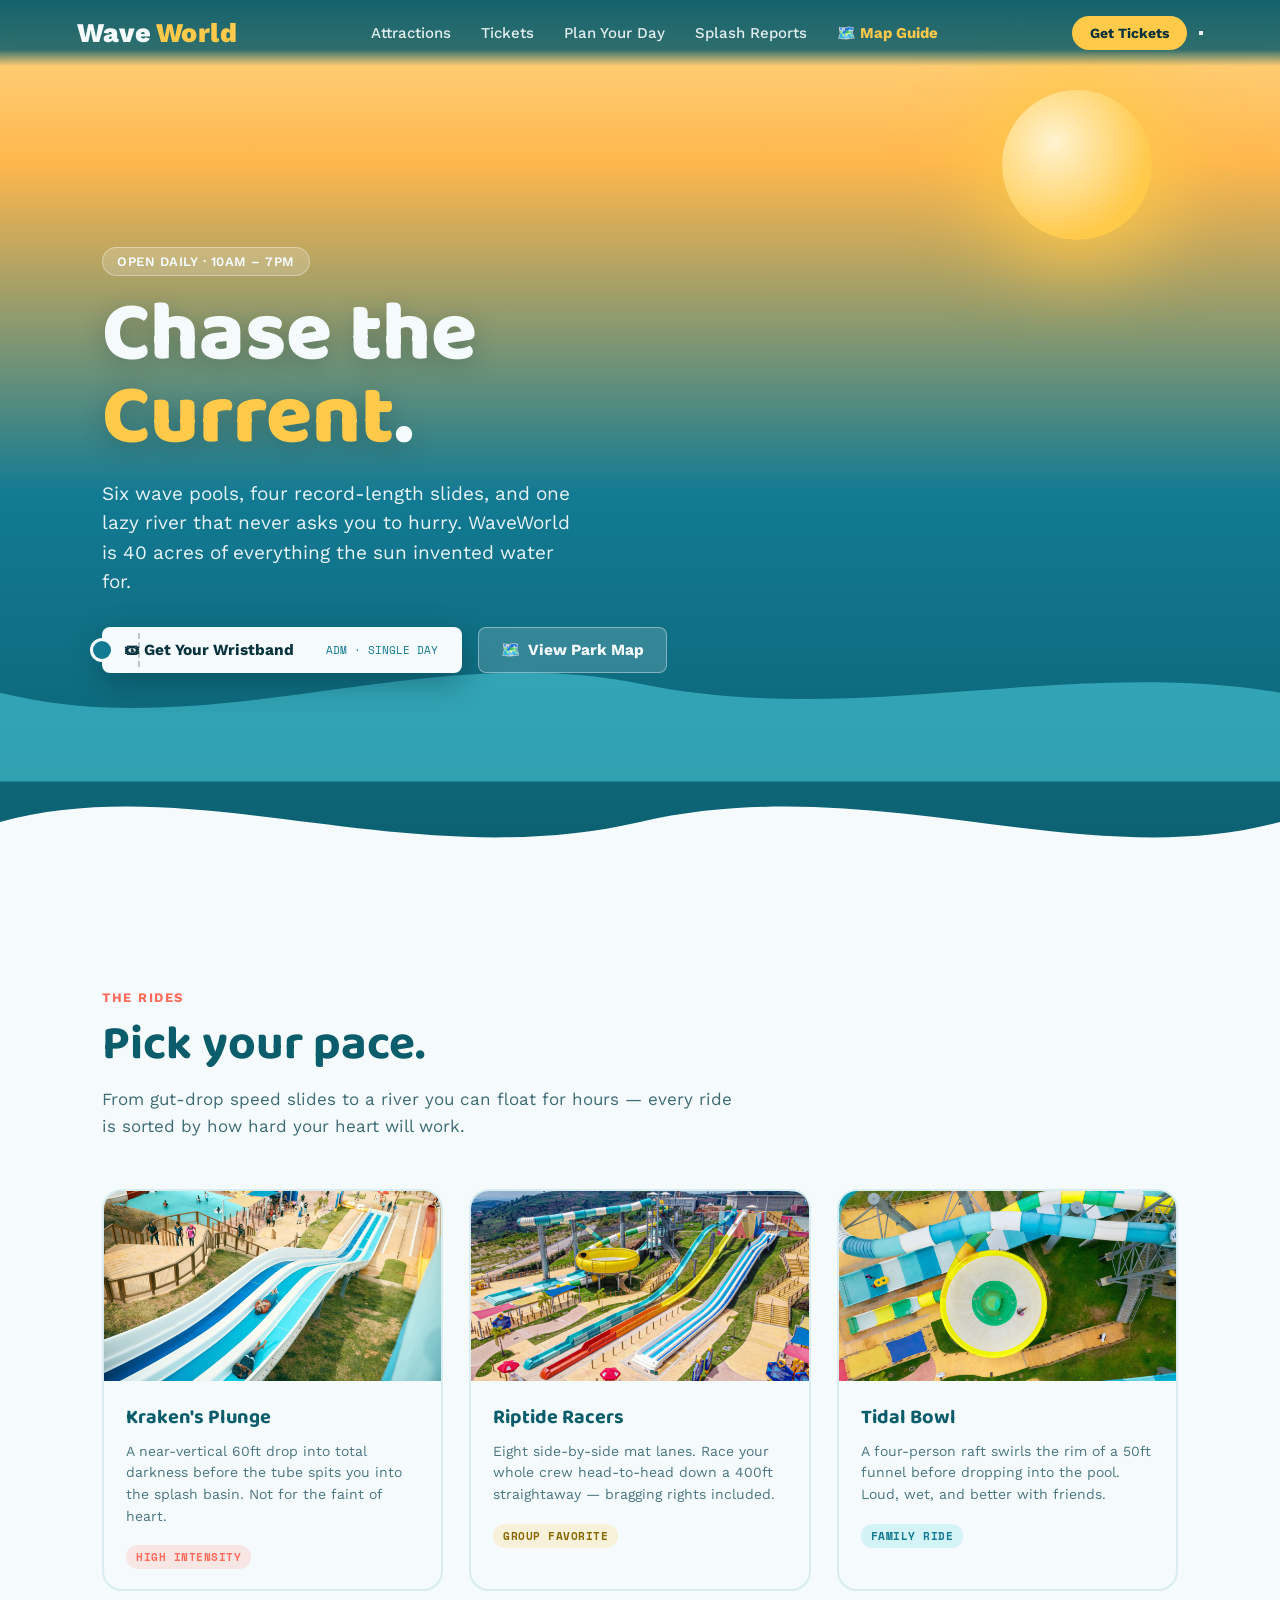
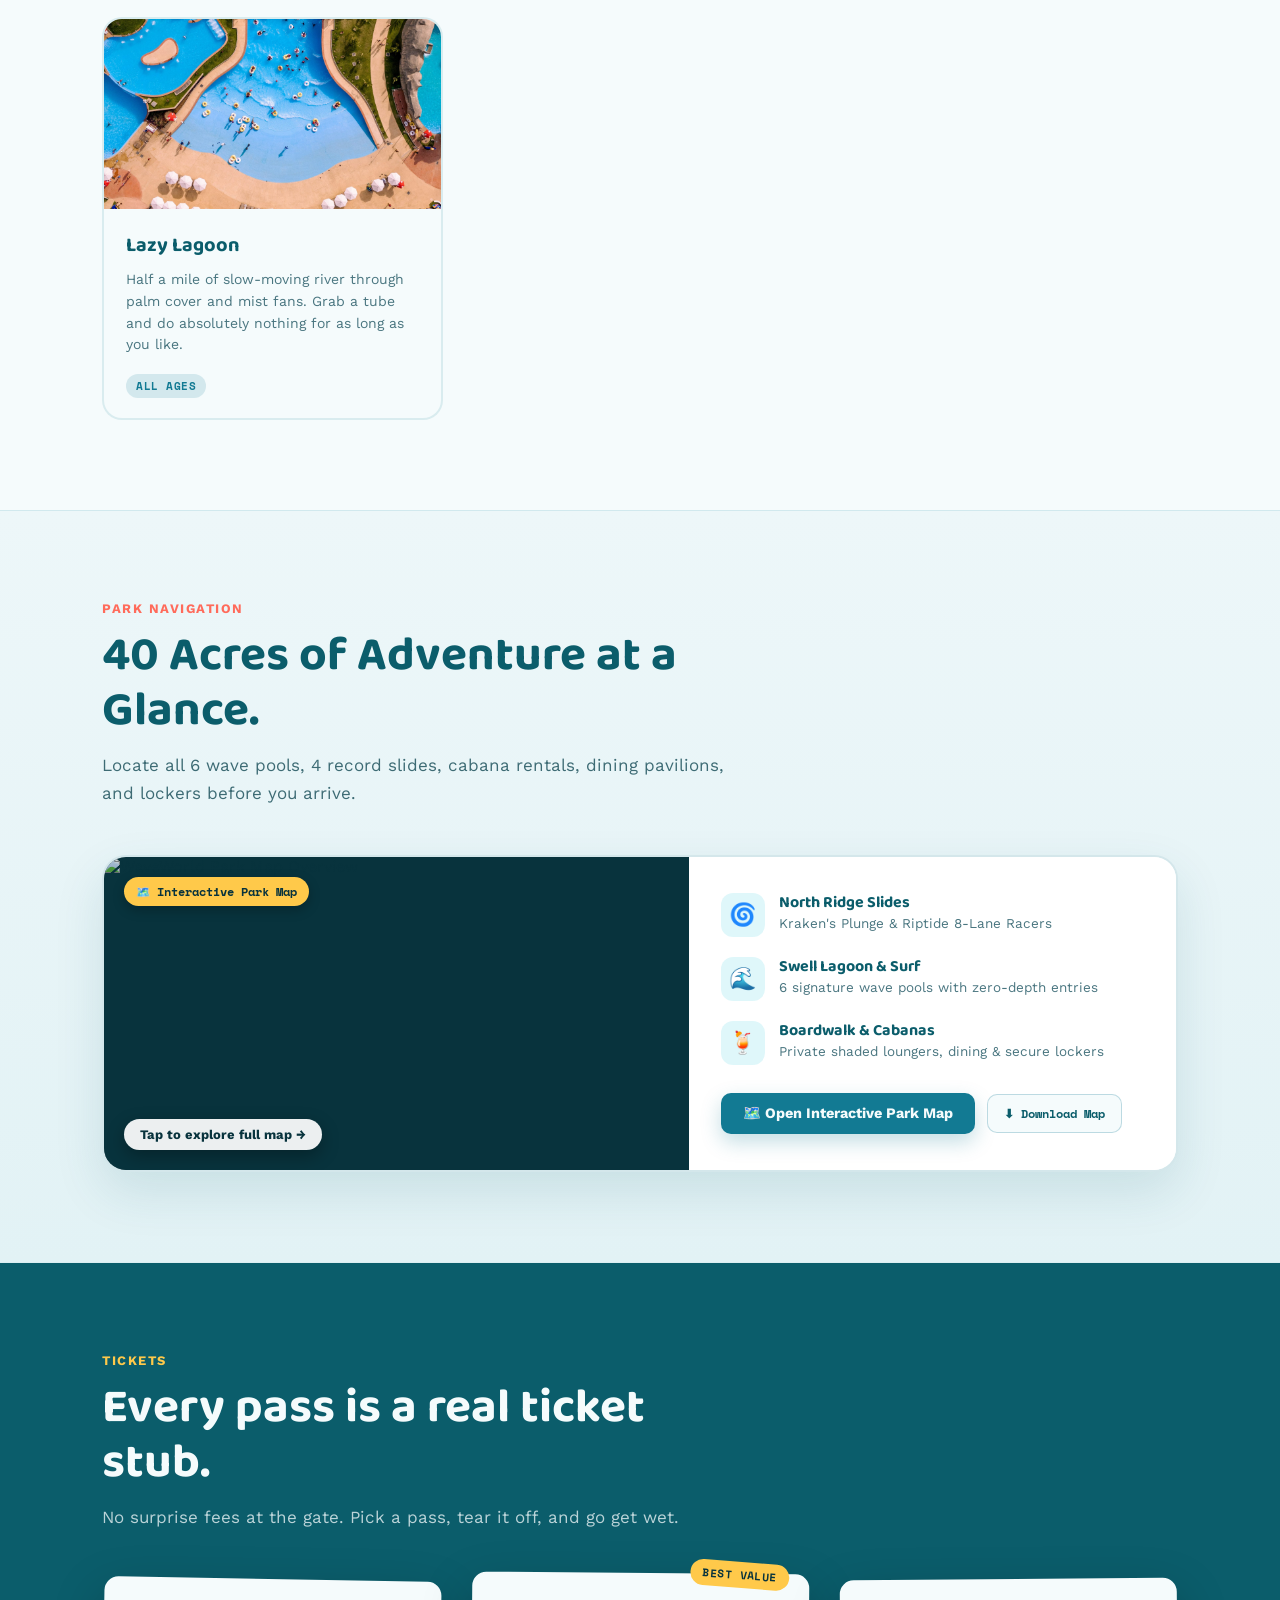
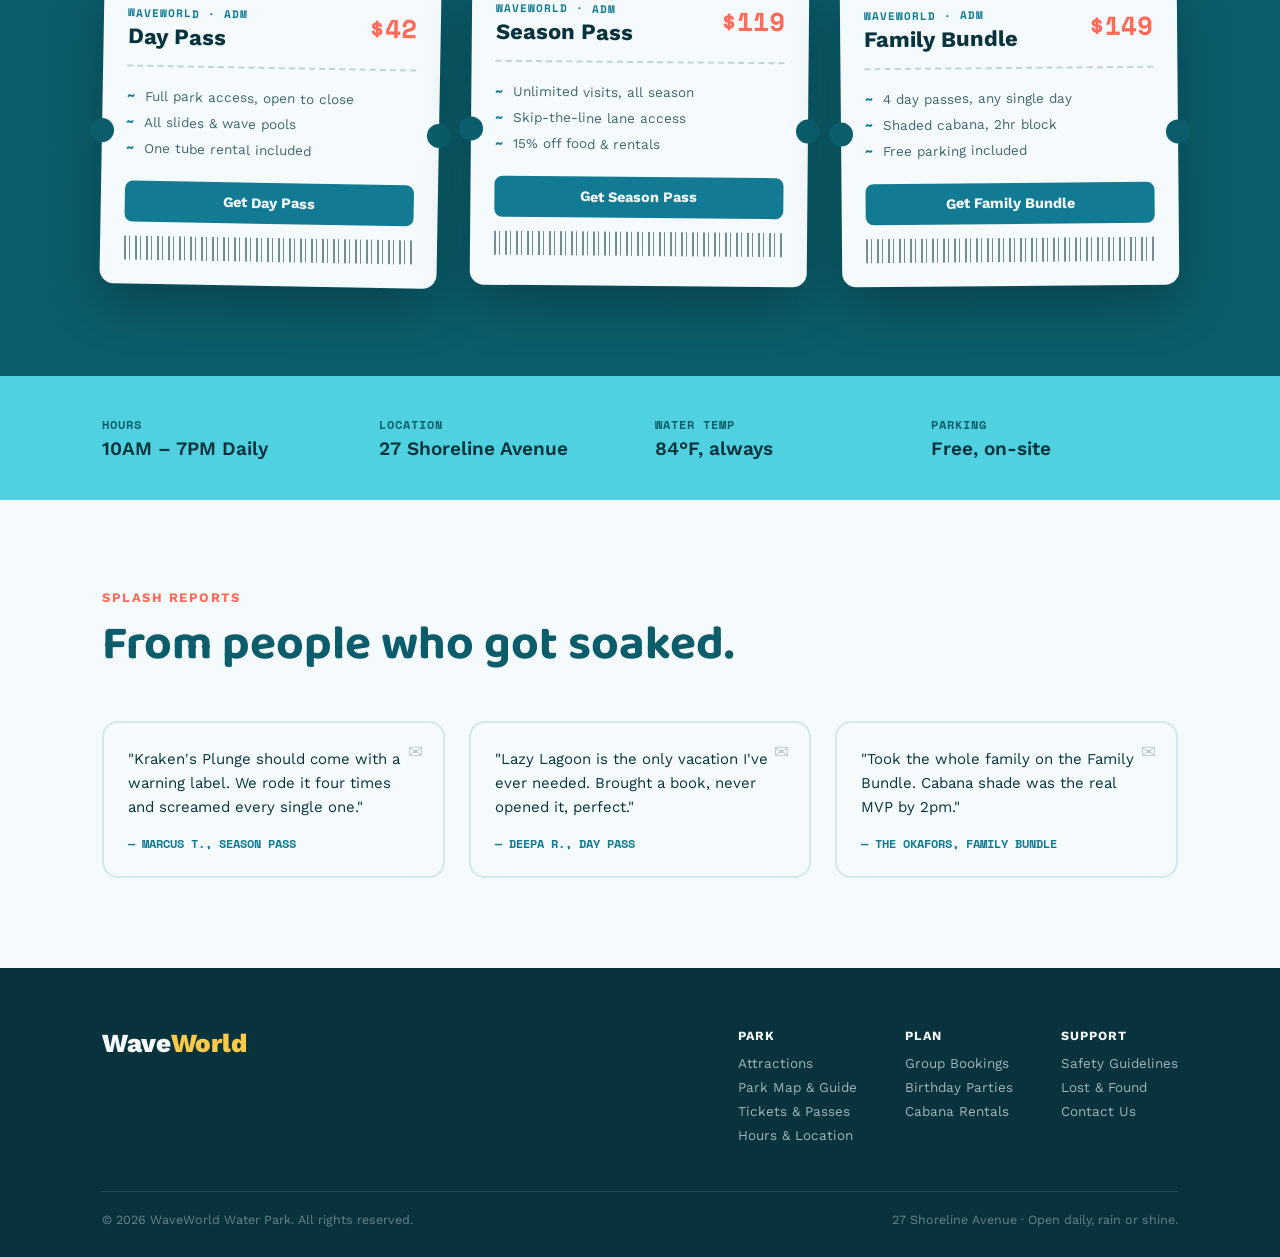
==== commit db89353e: "Update index.html" ====
--- a/index.html
+++ b/index.html
@@ -114,7 +114,7 @@
 
     <div class="map-teaser-card">
       <a href="map.html" class="map-teaser-preview" aria-label="Open Interactive Park Map">
-        <img src="images/Park map.jpg" alt="WaveWorld Park Map Overview" class="map-teaser-img">
+        <img src="images/park map.jpg" alt="WaveWorld Park Map Overview" class="map-teaser-img">
         <div class="map-teaser-overlay">
           <span class="map-teaser-badge">🗺️ Interactive Park Map</span>
           <div class="map-teaser-tap-badge">Tap to explore full map →</div>
@@ -294,8 +294,6 @@
       <span>27 Shoreline Avenue · Open daily, rain or shine.</span>
     </div>
   </footer>
-
-  <!-- EXTERNAL SCRIPTS -->
-  <script src="mobile_nav.js" defer></script>
+  
 </body>
 </html>
--- a/styles.css
+++ b/styles.css
@@ -750,137 +750,3 @@
   color:#4a7680;
   line-height:1.5;
 }
-
-/* ==========================================================================
-   RESPONSIVE MEDIA QUERIES (Mobile & Tablet)
-   ========================================================================== */
-
-/* Tablet & Mobile Nav breakpoint (<= 880px) */
-@media (max-width: 880px){
-  .nav-links{display:none;}
-  .nav-toggle{display:flex;}
-  .mobile-nav{display:flex;}
-  .nav-cta{display:none;}
-  .nav-quick-map span{display:none;}
-  .nav-quick-map{padding:8px 10px; font-size:16px;}
-  
-  .map-teaser-card{
-    grid-template-columns:1fr;
-  }
-  .map-teaser-preview{
-    min-height:220px;
-    max-height:300px;
-  }
-}
-
-/* Small Screens & Smartphones (<= 700px) */
-@media (max-width: 700px){
-  section{padding:70px 5vw;}
-  .nav{padding:14px 5vw;}
-  
-  .hero{
-    padding:100px 0 70px;
-    min-height:92vh;
-  }
-  .hero-content{
-    margin-left:5vw;
-    margin-right:5vw;
-    margin-top:0;
-  }
-  .sun{
-    top:6%;
-    right:5%;
-    box-shadow:0 0 50px 15px rgba(255, 201, 74, 0.7);
-  }
-  .hero-cta-group{
-    flex-direction:column;
-    align-items:stretch;
-    gap:12px;
-  }
-  .ticket-btn{
-    justify-content:center;
-    width:100%;
-  }
-  .hero-map-btn{
-    justify-content:center;
-    width:100%;
-  }
-
-  .map-teaser-details{
-    padding:24px 20px;
-  }
-  .map-teaser-cta-wrap{
-    flex-direction:column;
-    align-items:stretch;
-  }
-  .map-action-btn{
-    justify-content:center;
-    width:100%;
-  }
-  .map-download-pill{
-    text-align:center;
-    width:100%;
-  }
-
-  .tickets-row{
-    grid-template-columns:1fr;
-    gap:26px;
-  }
-  .stub, .tickets-row .stub:nth-child(2), .tickets-row .stub:nth-child(3){
-    transform:none !important;
-    margin-top:0 !important;
-  }
-  .stub::before{left:-10px; width:20px; height:20px;}
-  .stub::after{right:-10px; width:20px; height:20px;}
-  
-  .info-strip{
-    padding:32px 5vw;
-    gap:20px;
-  }
-  .info-item{
-    flex:1 1 40%;
-  }
-
-  .map-header{
-    padding:100px 5vw 40px;
-  }
-  .map-section{
-    padding:30px 5vw 70px;
-  }
-  .map-toolbar{
-    flex-direction:column;
-    align-items:flex-start;
-  }
-  .map-toolbar-buttons{
-    width:100%;
-  }
-  .map-toolbar-buttons .btn-secondary{
-    flex:1;
-    justify-content:center;
-  }
-  .map-mobile-hint{
-    display:block;
-  }
-
-  .footer{
-    padding:50px 5vw 24px;
-  }
-  .footer-links{
-    gap:32px;
-    width:100%;
-  }
-  .footer-col{
-    flex:1 1 140px;
-  }
-}
-
-/* Extra Small Phones (<= 400px) */
-@media (max-width: 400px){
-  .logo{font-size:20px;}
-  .eyebrow{font-size:11px; padding:4px 10px;}
-  .ticket-btn{font-size:14px; padding:12px 18px 12px 16px;}
-  .ticket-btn .stub-code{display:none;}
-  .ticket-btn::after{display:none;}
-  .stub-price{font-size:22px;}
-  .stub-name{font-size:19px;}
-}
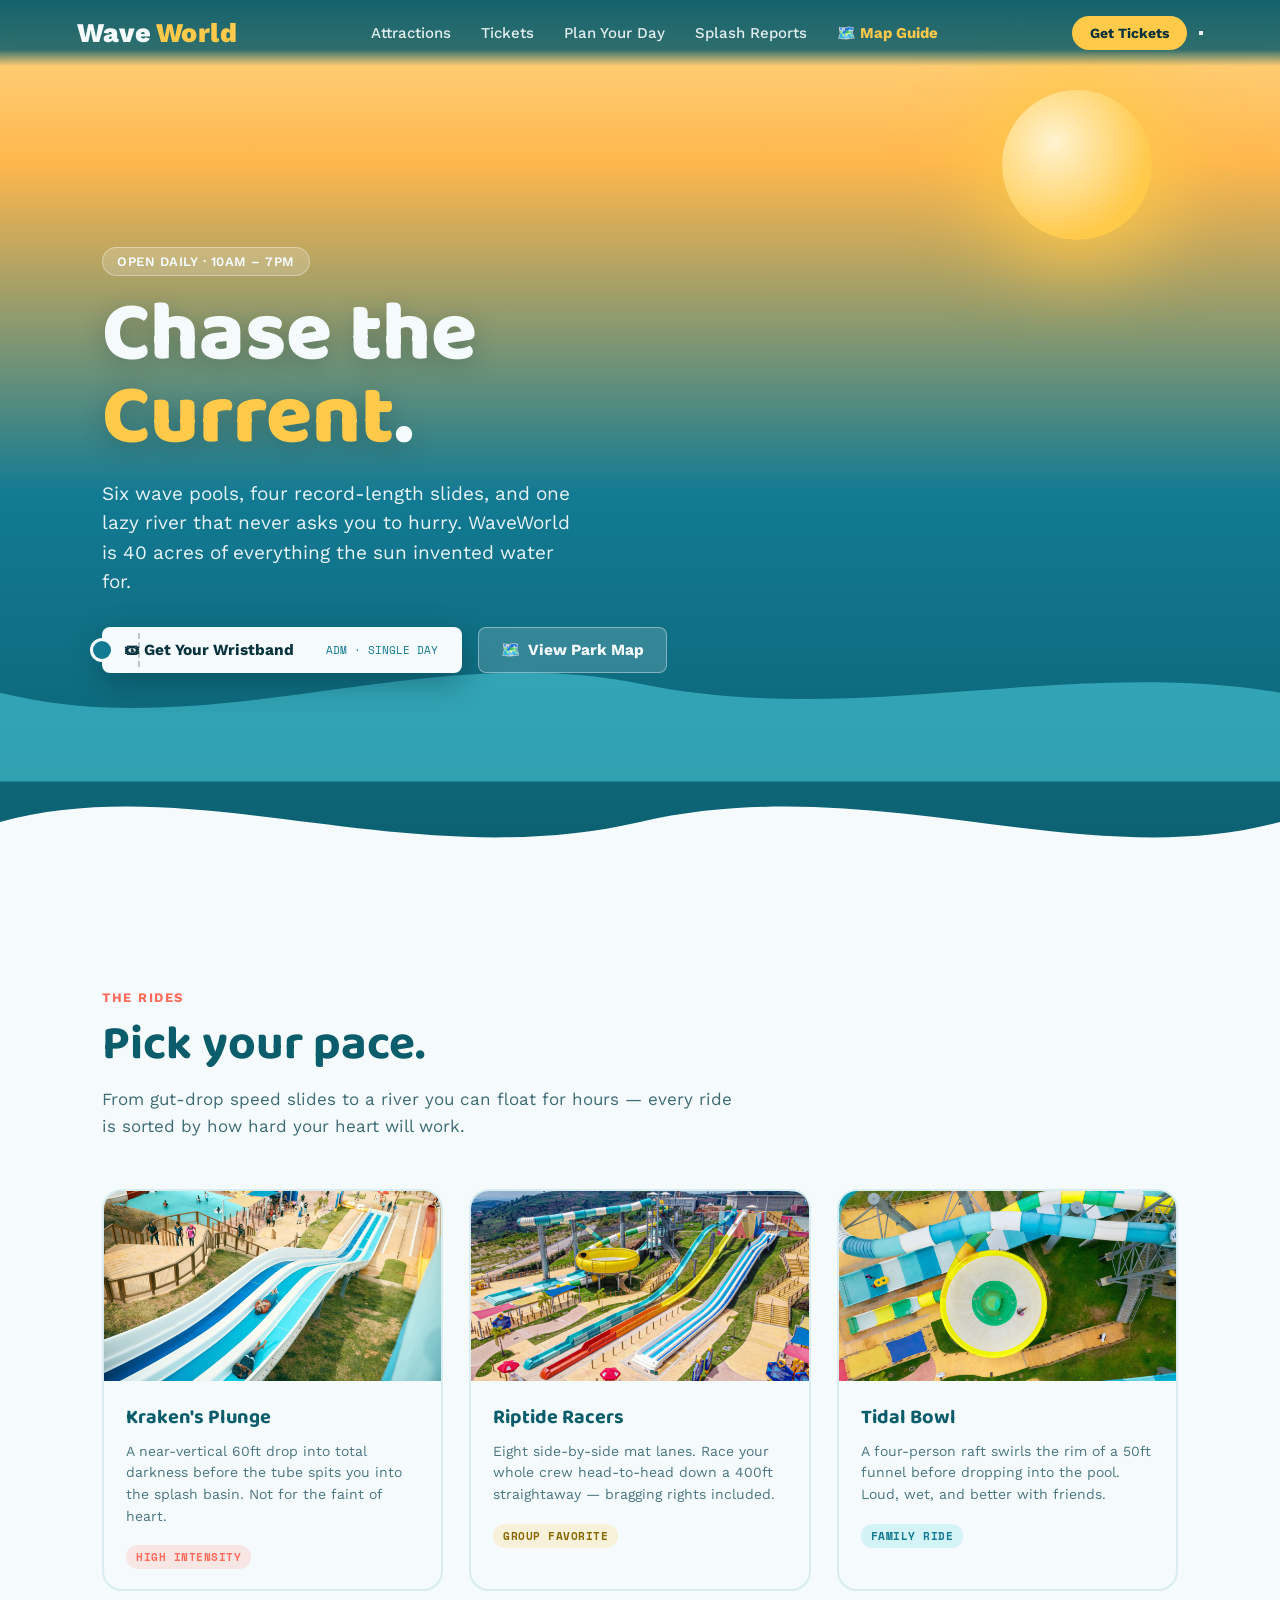
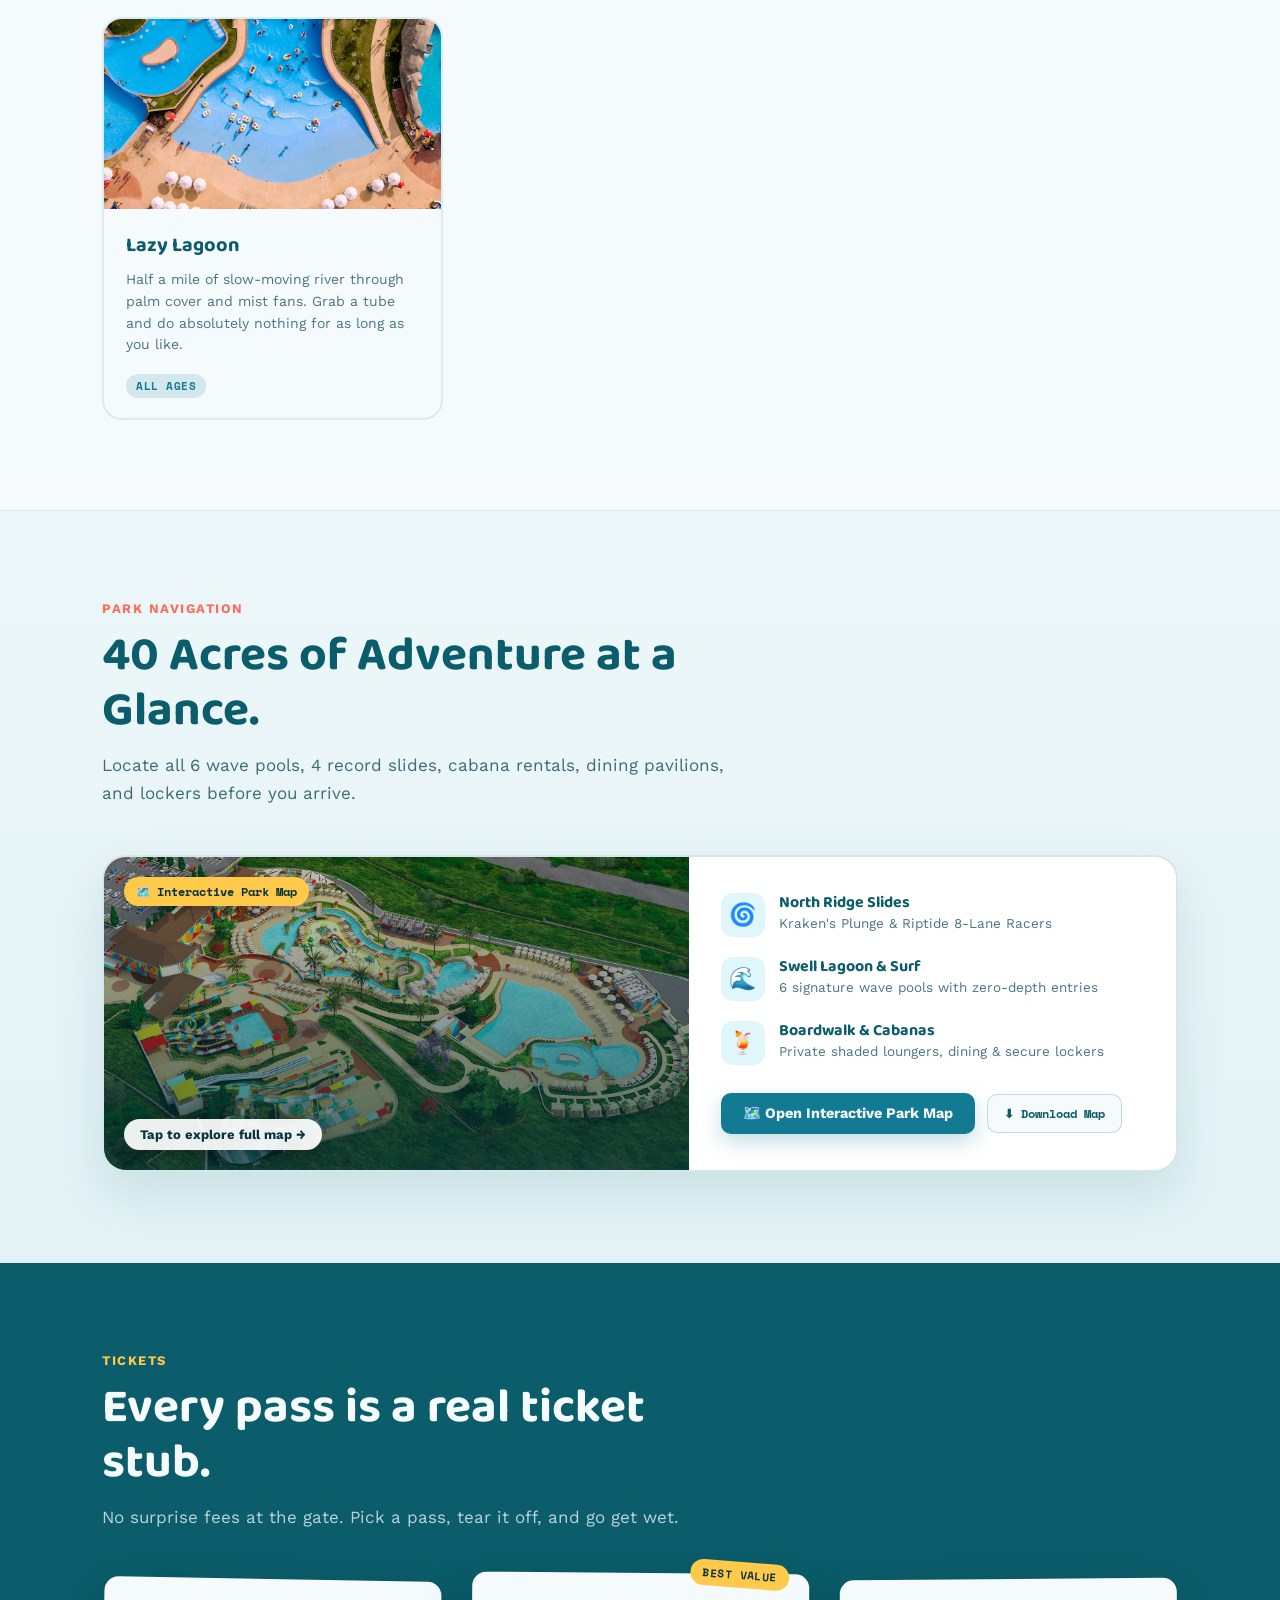
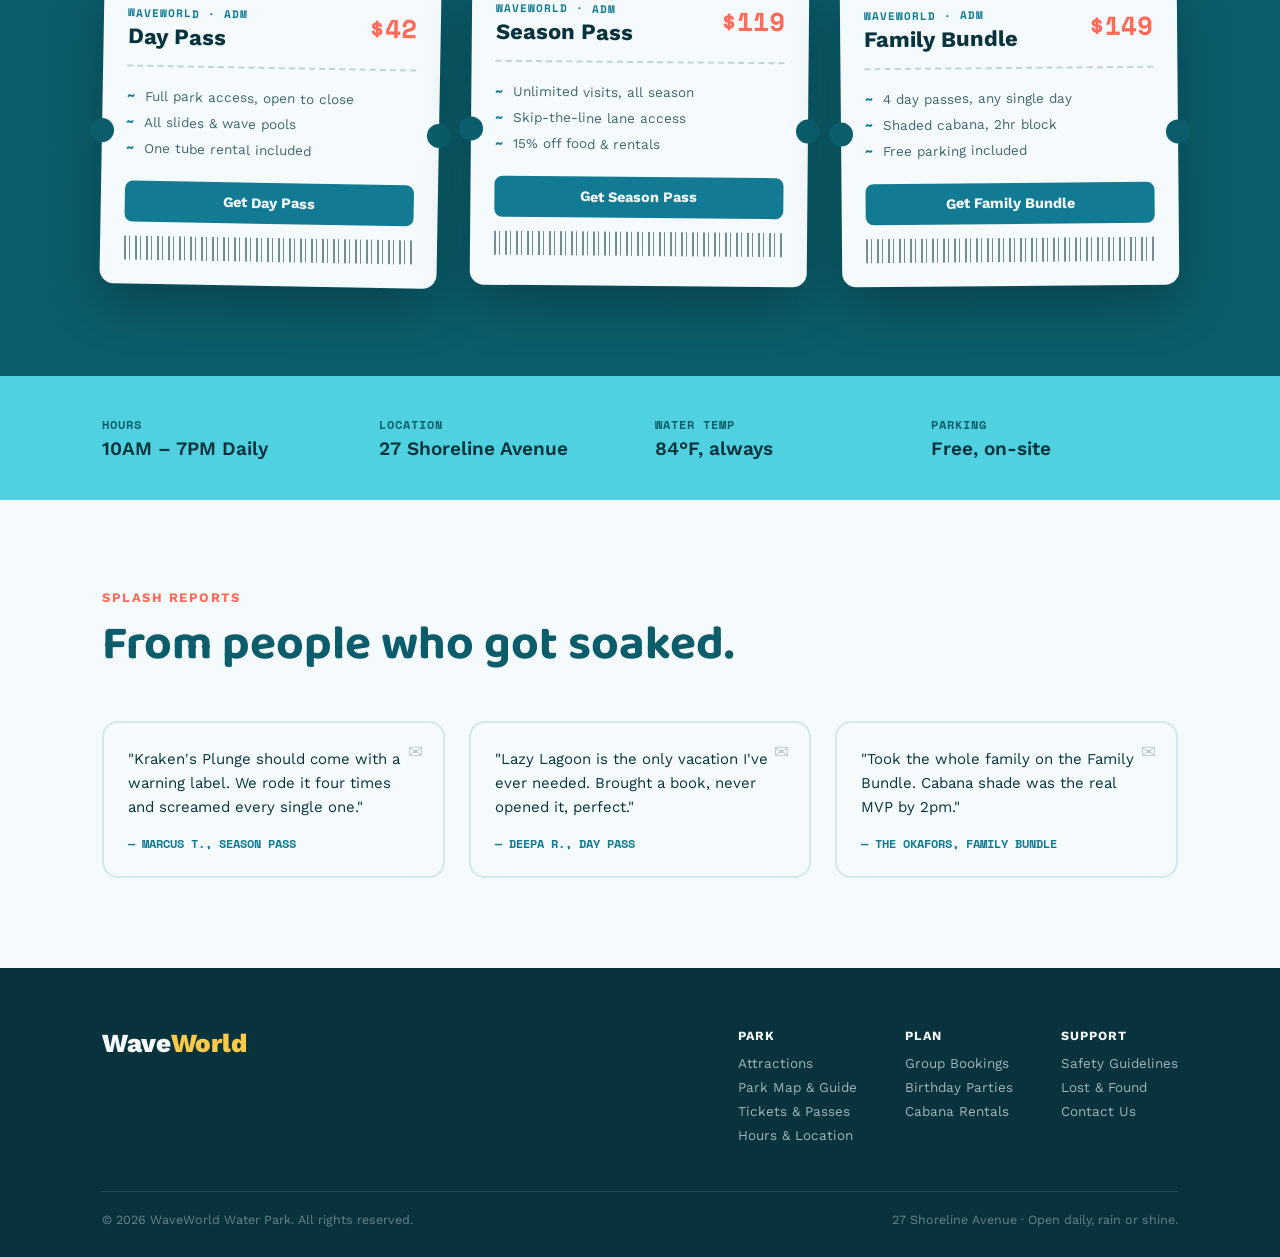
==== commit 555d1209: "Update index.html" ====
--- a/index.html
+++ b/index.html
@@ -114,7 +114,7 @@
 
     <div class="map-teaser-card">
       <a href="map.html" class="map-teaser-preview" aria-label="Open Interactive Park Map">
-        <img src="images/park map.jpg" alt="WaveWorld Park Map Overview" class="map-teaser-img">
+        <img src="images/Park map.jpg" alt="WaveWorld Park Map Overview" class="map-teaser-img">
         <div class="map-teaser-overlay">
           <span class="map-teaser-badge">🗺️ Interactive Park Map</span>
           <div class="map-teaser-tap-badge">Tap to explore full map →</div>
@@ -150,7 +150,7 @@
           <a href="map.html" class="map-action-btn">
             🗺️ Open Interactive Park Map
           </a>
-          <a href="images/park map.jpg" download="WaveWorld-Park-Map.jpg" class="map-download-pill">
+          <a href="images/Park map.jpg" download="WaveWorld-Park-Map.jpg" class="map-download-pill">
             ⬇ Download Map
           </a>
         </div>
--- a/styles.css
+++ b/styles.css
@@ -703,17 +703,7 @@
   overflow:hidden;
   margin-bottom:36px;
 }
-.map-mobile-hint{
-  display:none;
-  background:#EDF7F9;
-  padding:10px 14px;
-  border-radius:10px;
-  font-size:12.5px;
-  color:var(--lagoon-deep);
-  font-weight:500;
-  margin-bottom:10px;
-  border:1px solid rgba(18,122,147,0.15);
-}
+
 .map-img{
   width:100%;
   height:auto;
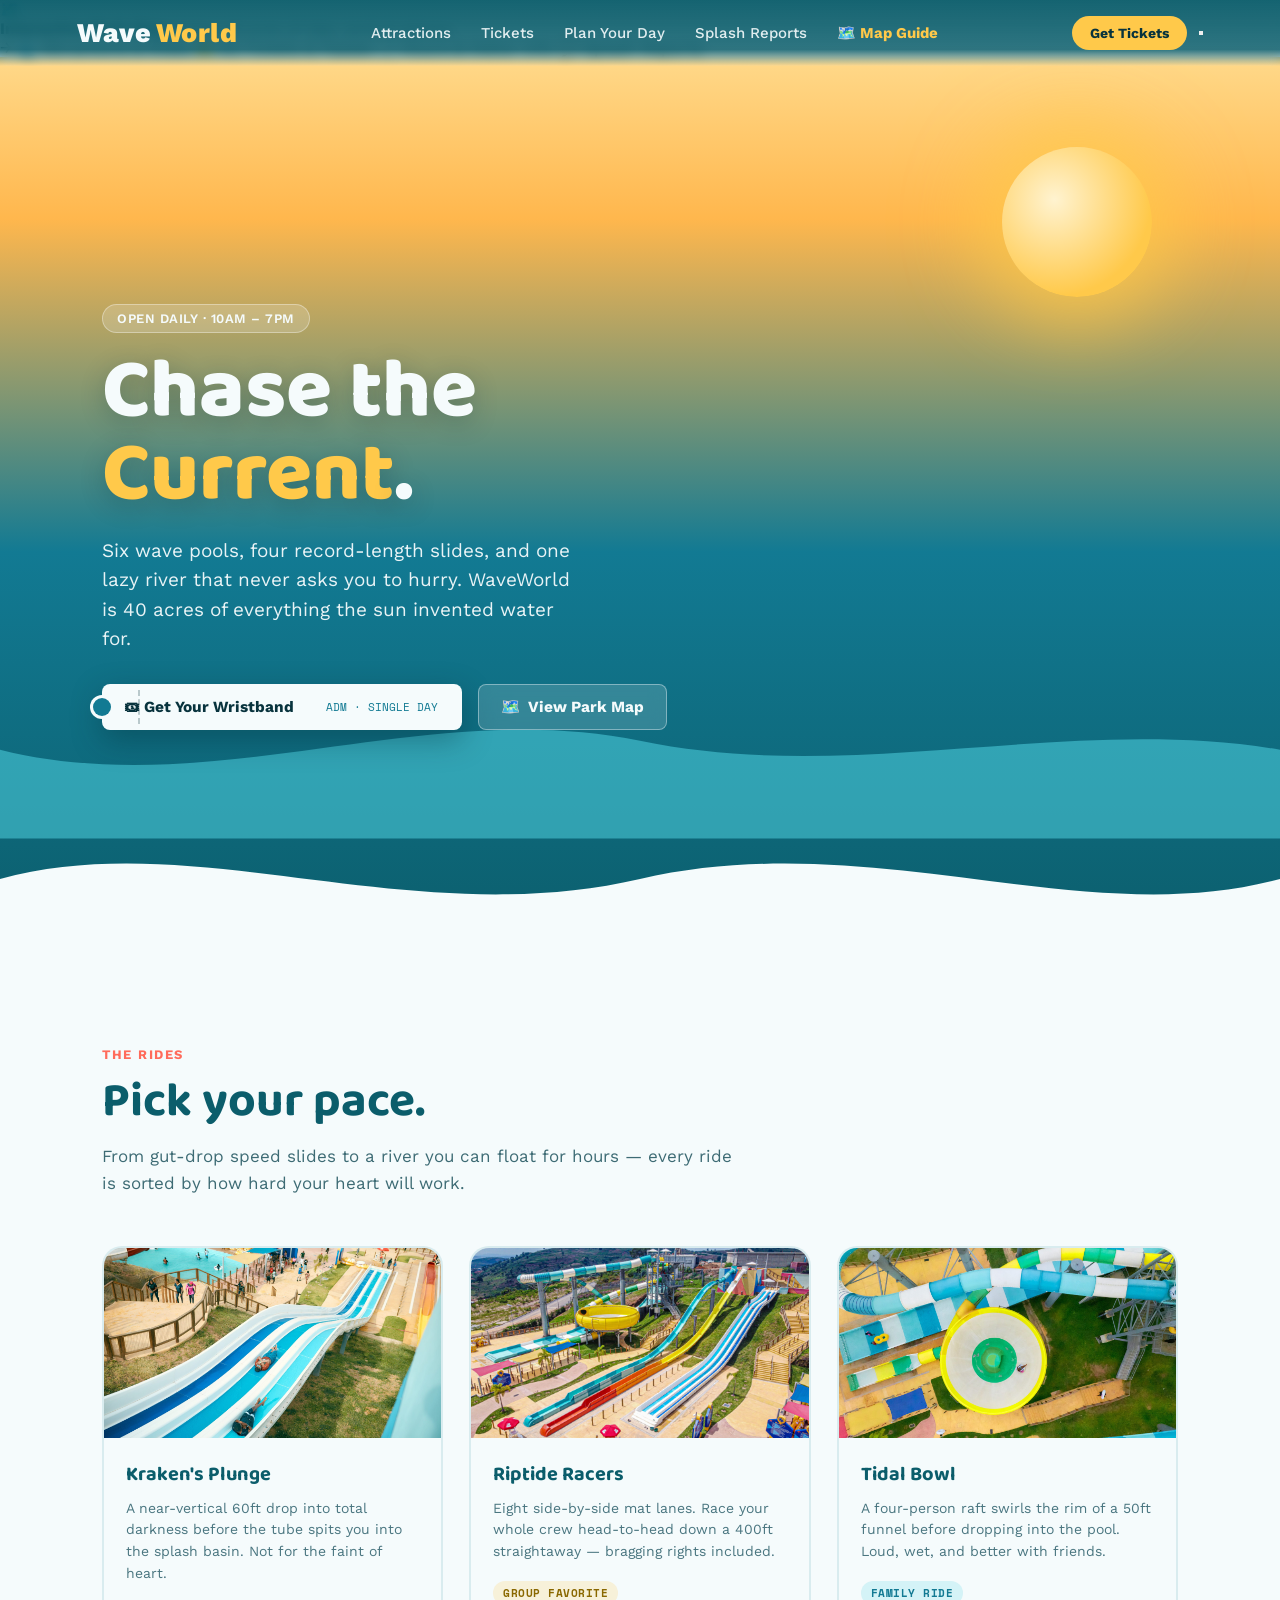
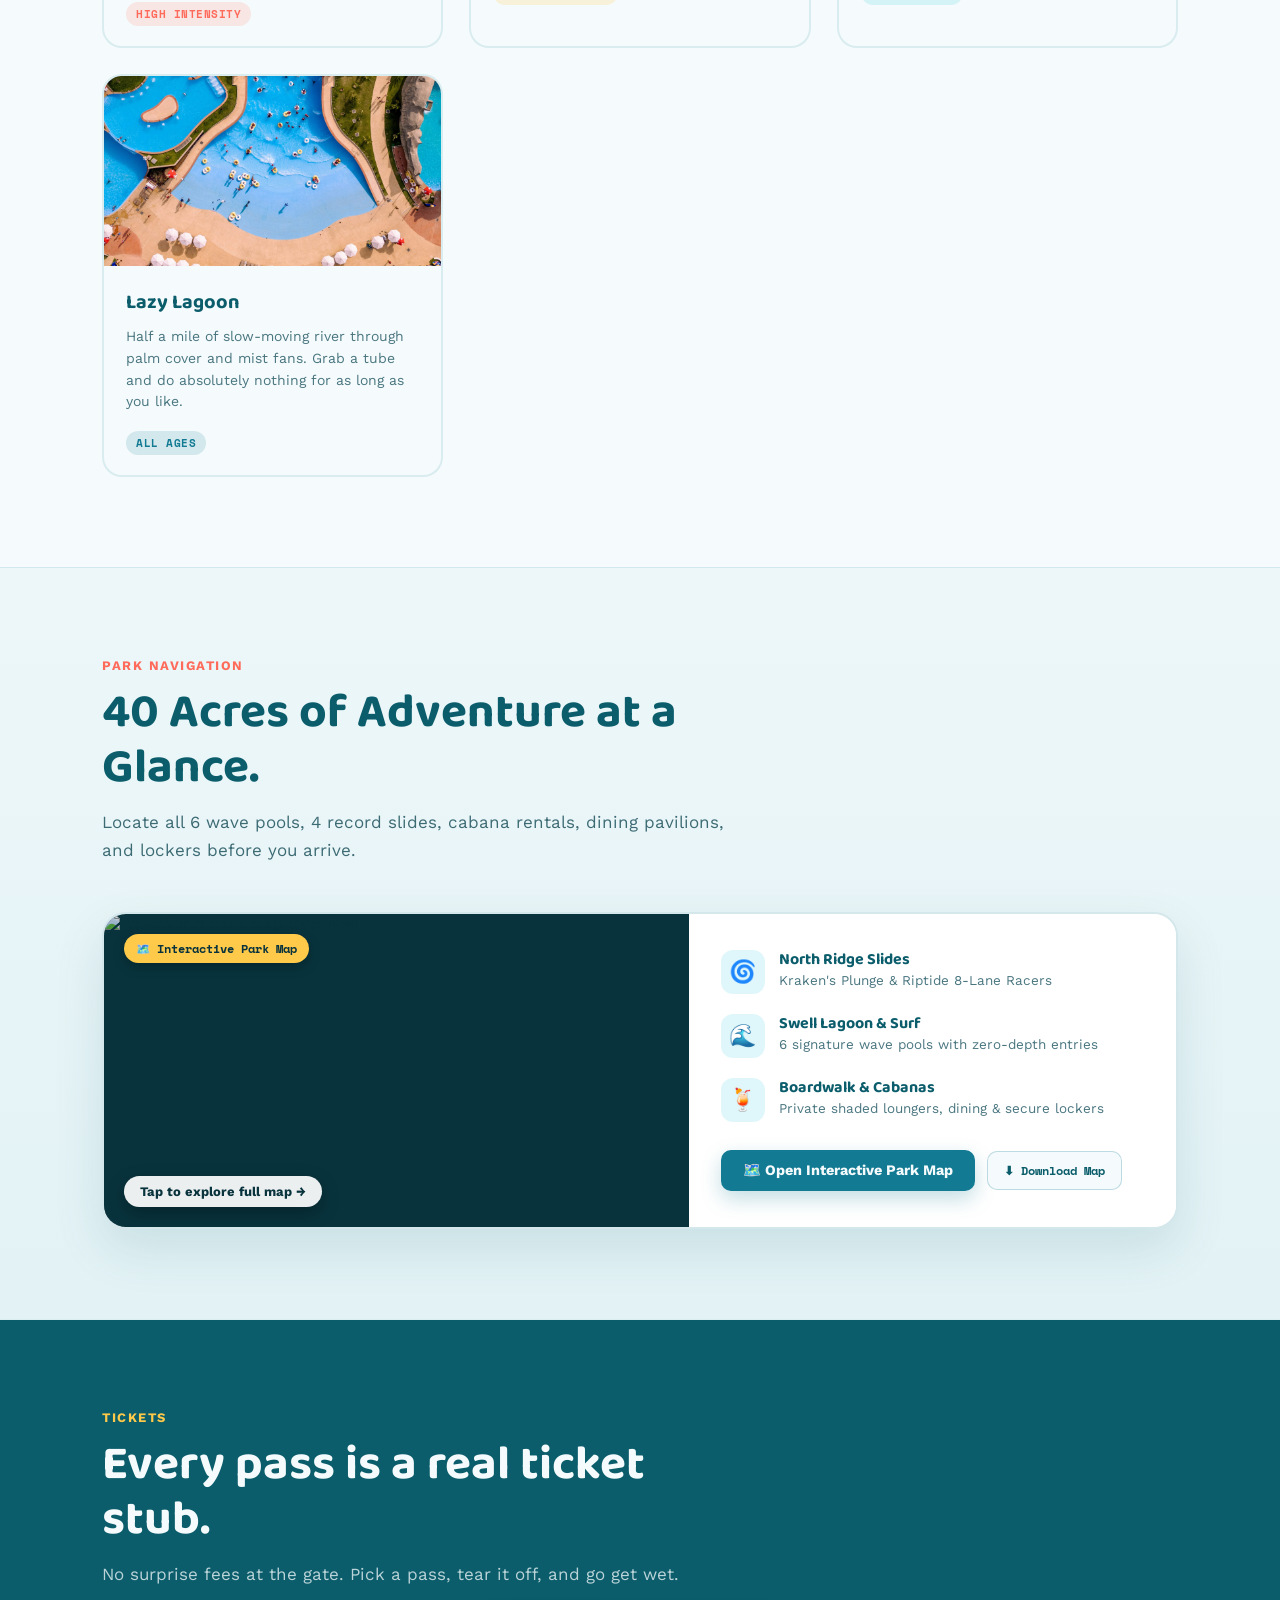
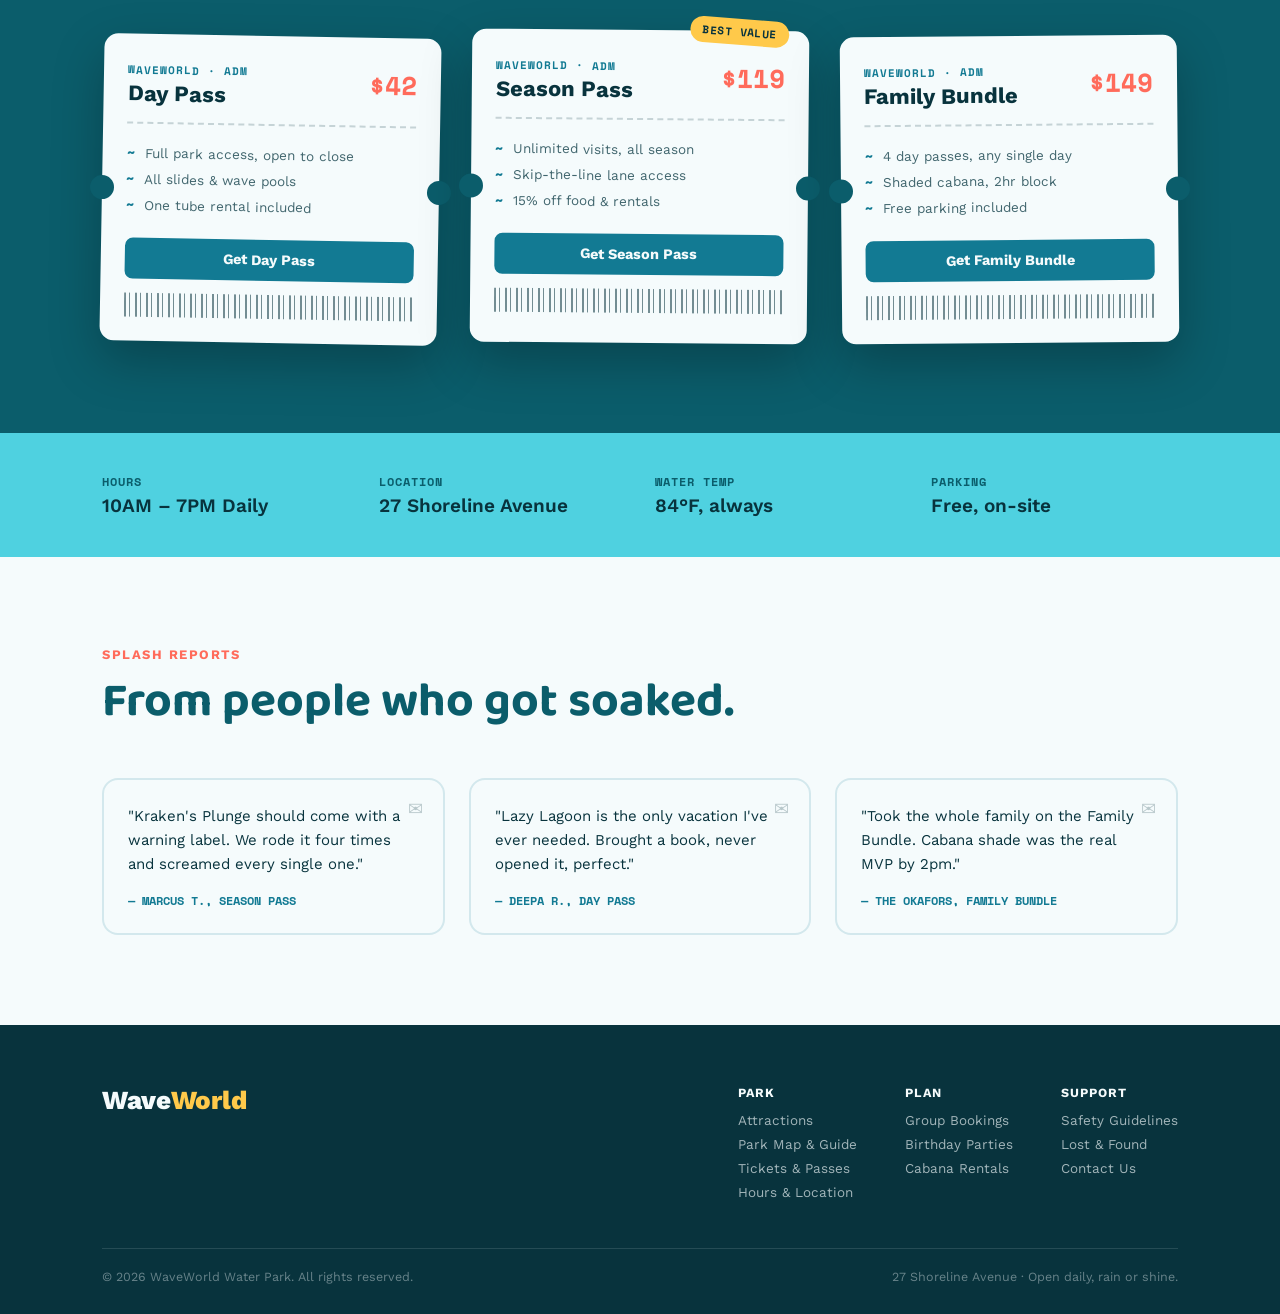
==== commit c893a288: "changes to index.html page" ====
--- a/index.html
+++ b/index.html
@@ -23,14 +23,33 @@
     </div>
 
     <div class="nav-actions">
-      <a href="#tickets" class="nav-cta">Get Tickets</a>
+      <a href="tickets.html" class="nav-cta">Get Tickets</a>
       <button class="nav-toggle" id="navToggle" aria-label="Toggle navigation menu" aria-expanded="false">
         <span class="bar"></span>
         <span class="bar"></span>
         <span class="bar"></span>
       </button>
     </div>
+
   </nav>
+
+  <!-- MOBILE DROPDOWN MENU -->
+  <div class="mobile-nav" id="mobileNav">
+    <div class="mobile-nav-inner">
+      <a href="map.html" class="mobile-map-featured">
+        <span class="mobile-map-icon">🗺️</span>
+        <div class="mobile-map-text">
+          <strong>Interactive Park Map</strong>
+          <small>Explore 40 acres of rides, pools &amp; cabanas</small>
+        </div>
+        <span class="mobile-map-arrow">→</span>
+      </a>
+      <a href="#attractions" class="mobile-nav-link">🌊 Attractions &amp; Rides</a>
+      <a href="tickets.html" class="mobile-nav-link">🎫 All Tickets &amp; Passes</a>
+      <a href="#info" class="mobile-nav-link">🕒 Hours &amp; Visitor Info</a>
+      <a href="#reports" class="mobile-nav-link">💬 Splash Reports</a>
+    </div>
+  </div>
 
   <!-- HERO -->
   <header class="hero">
@@ -114,7 +133,7 @@
 
     <div class="map-teaser-card">
       <a href="map.html" class="map-teaser-preview" aria-label="Open Interactive Park Map">
-        <img src="images/Park map.jpg" alt="WaveWorld Park Map Overview" class="map-teaser-img">
+        <img src="images/park map.jpg" alt="WaveWorld Park Map Overview" class="map-teaser-img">
         <div class="map-teaser-overlay">
           <span class="map-teaser-badge">🗺️ Interactive Park Map</span>
           <div class="map-teaser-tap-badge">Tap to explore full map →</div>
@@ -150,7 +169,7 @@
           <a href="map.html" class="map-action-btn">
             🗺️ Open Interactive Park Map
           </a>
-          <a href="images/Park map.jpg" download="WaveWorld-Park-Map.jpg" class="map-download-pill">
+          <a href="images/park map.jpg" download="WaveWorld-Park-Map.jpg" class="map-download-pill">
             ⬇ Download Map
           </a>
         </div>
@@ -180,7 +199,7 @@
           <li>All slides & wave pools</li>
           <li>One tube rental included</li>
         </ul>
-        <a href="#" class="stub-cta">Get Day Pass</a>
+        <a href="tickets.html" class="stub-cta">Get Day Pass</a>
         <div class="stub-barcode"></div>
       </div>
 
@@ -198,7 +217,7 @@
           <li>Skip-the-line lane access</li>
           <li>15% off food & rentals</li>
         </ul>
-        <a href="#" class="stub-cta">Get Season Pass</a>
+        <a href="tickets.html" class="stub-cta">Get Season Pass</a>
         <div class="stub-barcode"></div>
       </div>
 
@@ -215,7 +234,7 @@
           <li>Shaded cabana, 2hr block</li>
           <li>Free parking included</li>
         </ul>
-        <a href="#" class="stub-cta">Get Family Bundle</a>
+        <a href="tickets.html" class="stub-cta">Get Family Bundle</a>
         <div class="stub-barcode"></div>
       </div>
     </div>
@@ -262,6 +281,9 @@
       </div>
     </div>
   </section>
+
+  <!-- MOBILE NAV BACKDROP -->
+  <div class="mobile-nav-backdrop" id="mobileNavBackdrop"></div>
 
   <!-- FOOTER -->
   <footer class="footer">
@@ -294,6 +316,7 @@
       <span>27 Shoreline Avenue · Open daily, rain or shine.</span>
     </div>
   </footer>
-  
+
+  <script src="mobile_nav.js" defer></script>
 </body>
 </html>
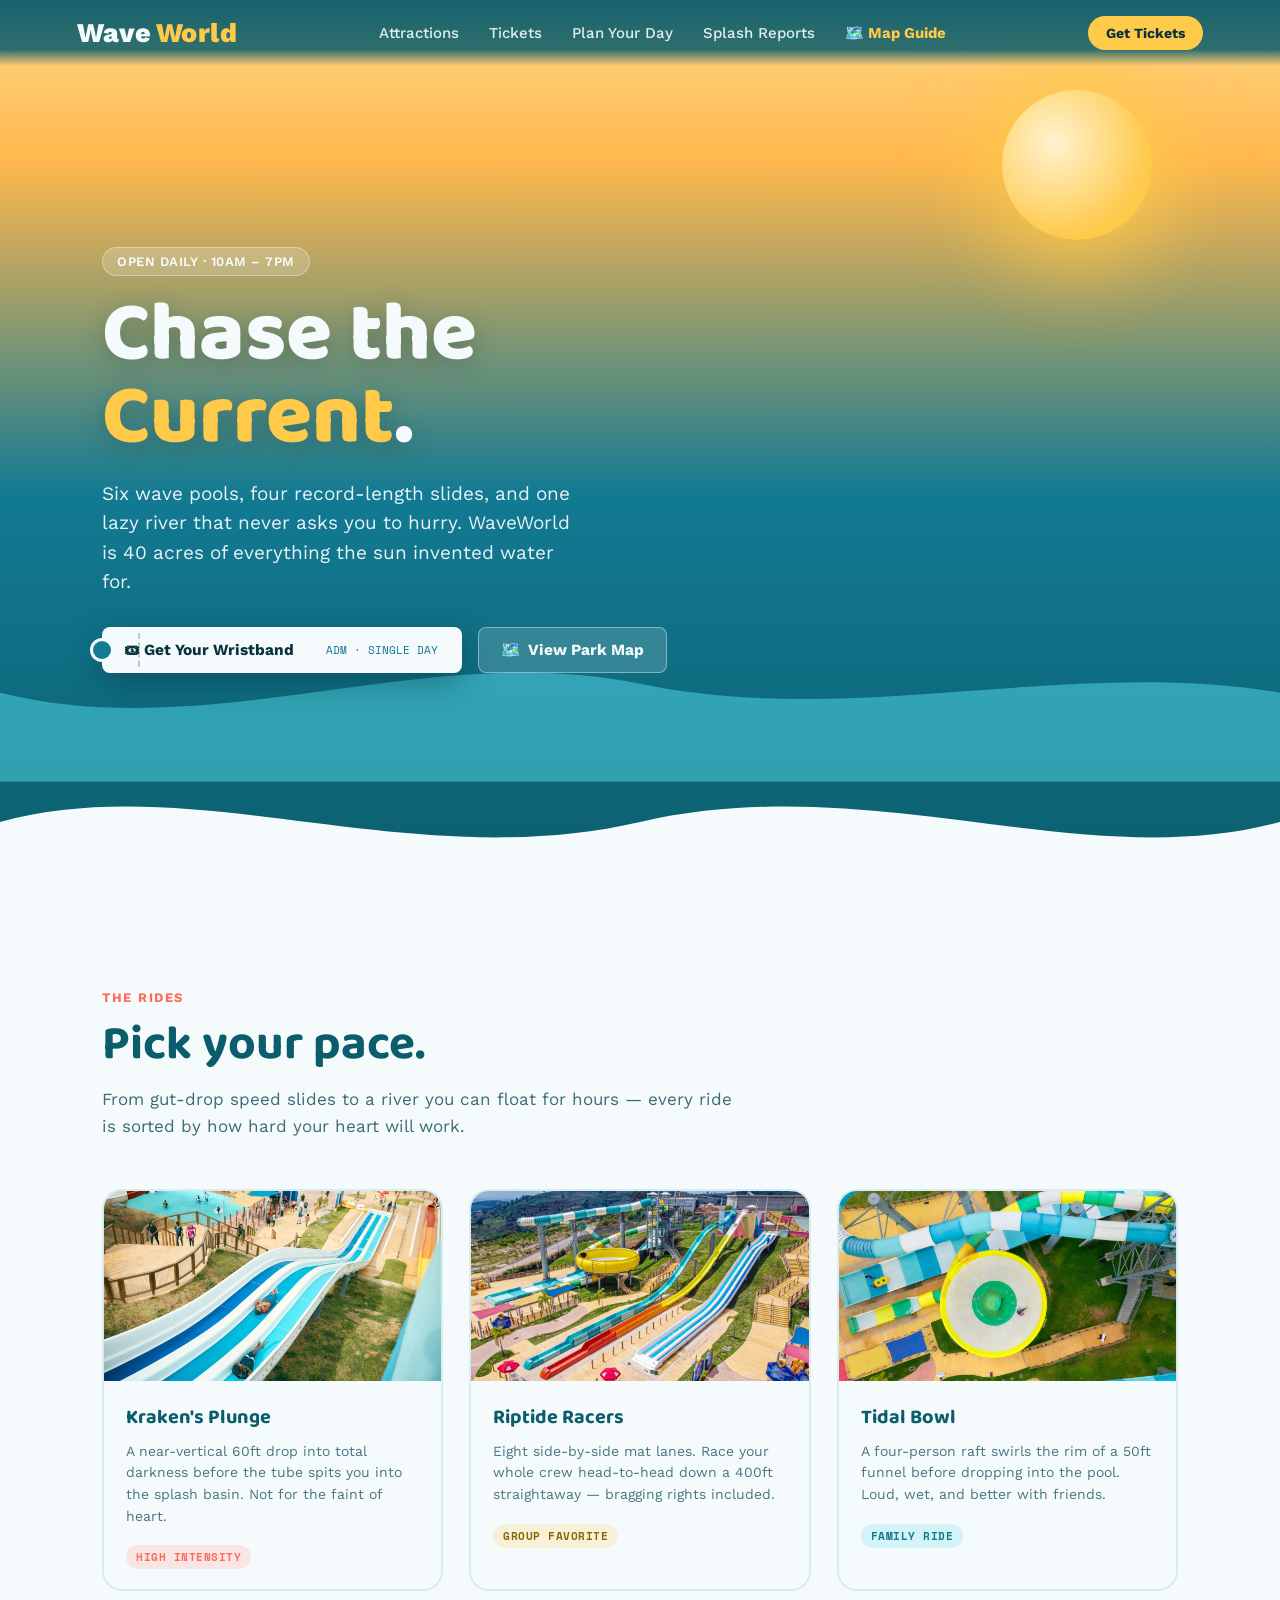
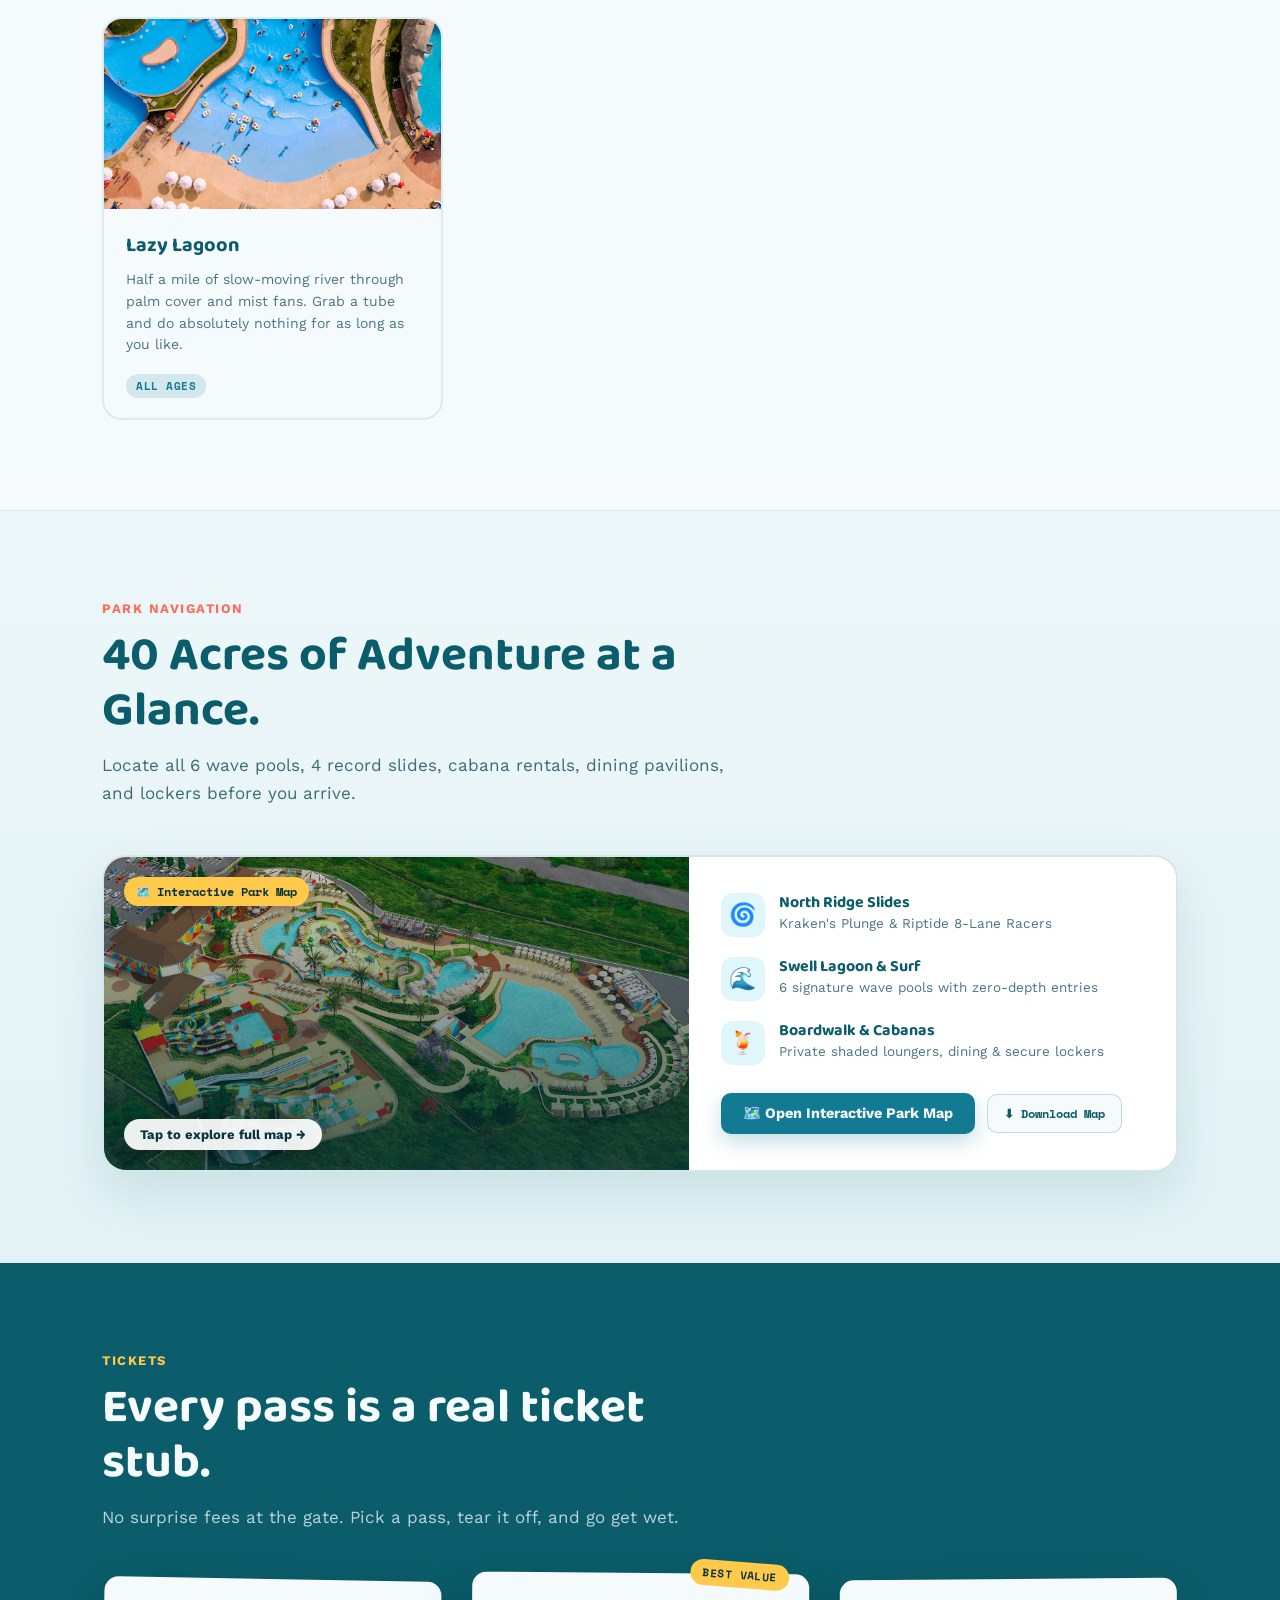
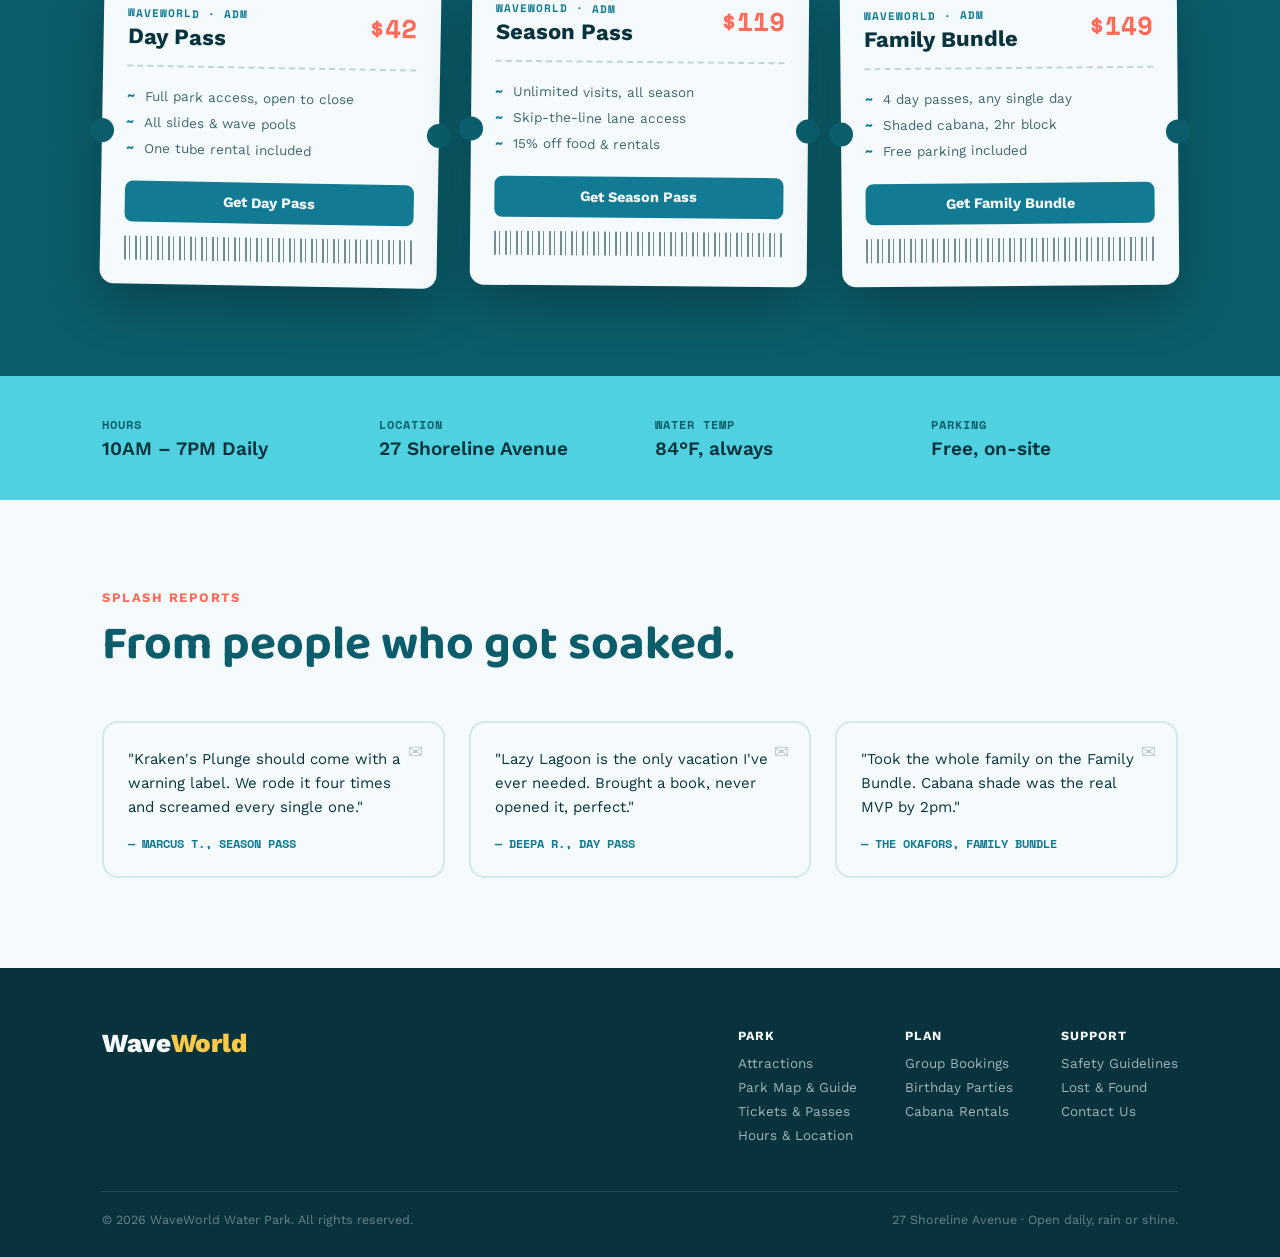
==== commit e482a4c7: "Fix HTML encoding issues in index.html" ====
--- a/index.html
+++ b/index.html
@@ -133,7 +133,7 @@
 
     <div class="map-teaser-card">
       <a href="map.html" class="map-teaser-preview" aria-label="Open Interactive Park Map">
-        <img src="images/park map.jpg" alt="WaveWorld Park Map Overview" class="map-teaser-img">
+        <img src="images/Park map.jpg" alt="WaveWorld Park Map Overview" class="map-teaser-img">
         <div class="map-teaser-overlay">
           <span class="map-teaser-badge">🗺️ Interactive Park Map</span>
           <div class="map-teaser-tap-badge">Tap to explore full map →</div>
--- a/styles.css
+++ b/styles.css
@@ -555,7 +555,7 @@
 .info-item .label{font-family:'Space Mono',monospace; font-size:11.5px; font-weight:700; color:var(--lagoon-deep); text-transform:uppercase; letter-spacing:1px;}
 .info-item .value{font-size:19px; font-weight:600; color:var(--ink); margin-top:4px;}
 
-/* ---------- SPLASH REPORTS (testimonials) ---------- */
+/* ---------- SPLASH REPORTS  ---------- */
 .reports-grid{
   display:grid; grid-template-columns:repeat(auto-fit,minmax(260px,1fr));
   gap:24px;
@@ -740,3 +740,1036 @@
   color:#4a7680;
   line-height:1.5;
 }
+
+/* ================================================================
+   WaveWorld — checkout.html STYLES
+   Load AFTER base.css.
+   ================================================================ */
+
+/* ---------- CHECKOUT PAGE ---------- */
+input, select{ font-family:'Work Sans', sans-serif; }
+
+.topbar{
+  display:flex; align-items:center; justify-content:space-between;
+  padding:20px 6vw;
+  background:var(--lagoon-deep);
+}
+.topbar .logo{ font-size:22px; font-weight:800; color:var(--foam); }
+.topbar .logo span{ color:var(--sun-gold); }
+.back-link{
+  color:rgba(245,251,252,0.85); font-size:14px; font-weight:600;
+  display:flex; align-items:center; gap:6px;
+  transition:color 0.2s ease;
+}
+.back-link:hover{ color:var(--foam); }
+
+.checkout-wrap{
+  max-width:1080px; margin:0 auto;
+  padding:60px 6vw 100px;
+  display:grid; grid-template-columns:1fr 1.15fr; gap:48px;
+  align-items:start;
+}
+
+.page-title{
+  font-size:clamp(26px,3vw,34px); color:var(--lagoon-deep); margin-bottom:6px;
+}
+.page-sub{ font-size:14.5px; color:#4a7680; margin-bottom:30px; }
+
+/* Checkout Order Summary Stub */
+.summary-stub{
+  position:relative;
+  background:var(--foam);
+  border-radius:16px;
+  padding:32px 28px 28px;
+  box-shadow:0 16px 40px rgba(11,93,107,0.14);
+  border:2px solid rgba(18,122,147,0.12);
+}
+.summary-stub::before, .summary-stub::after{
+  content:""; position:absolute; width:26px; height:26px;
+  background:var(--foam); border:2px solid rgba(18,122,147,0.12);
+  border-radius:50%; top:158px;
+}
+.summary-stub::before{ left:-14px; border-right:none; }
+.summary-stub::after{ right:-14px; border-left:none; }
+
+.stub-price-row{
+  display:flex; justify-content:space-between; align-items:baseline;
+  margin-top:10px; padding-bottom:22px; border-bottom:2px dashed rgba(8,51,61,0.2);
+}
+.stub-per{ font-size:13px; color:#4a7680; }
+
+.qty-row{
+  display:flex; align-items:center; justify-content:space-between;
+  padding:20px 0; border-bottom:1px solid rgba(18,122,147,0.12);
+}
+.qty-label{ font-size:14.5px; font-weight:600; }
+.qty-control{ display:flex; align-items:center; gap:14px; }
+.qty-btn{
+  width:30px; height:30px; border-radius:50%; border:2px solid var(--pool-blue);
+  background:var(--foam); color:var(--pool-blue); font-size:16px; font-weight:700;
+  cursor:pointer; display:flex; align-items:center; justify-content:center;
+  transition:all 0.2s ease;
+}
+.qty-btn:hover{ background:var(--pool-blue); color:var(--foam); }
+.qty-num{ font-family:'Space Mono',monospace; font-size:16px; min-width:18px; text-align:center; }
+
+.date-row{ padding:20px 0; border-bottom:1px solid rgba(18,122,147,0.12); }
+.date-row label{ display:block; font-size:13px; font-weight:600; margin-bottom:8px; color:var(--lagoon-deep); }
+.date-row input{
+  width:100%; padding:11px 14px; border-radius:8px; border:1.5px solid rgba(18,122,147,0.25);
+  font-size:14.5px; color:var(--ink);
+}
+
+.totals{ padding-top:20px; }
+.totals-line{ display:flex; justify-content:space-between; font-size:14.5px; color:#4a7680; margin-bottom:10px; }
+.totals-line.grand{
+  font-size:19px; font-weight:700; color:var(--ink); margin-top:14px;
+  padding-top:14px; border-top:2px dashed rgba(8,51,61,0.2);
+}
+.totals-line.grand span:last-child{ font-family:'Space Mono',monospace; color:var(--coral-pop); }
+
+/* Checkout Payment Form */
+.pay-card{
+  background:var(--foam);
+  border-radius:16px;
+  padding:34px 30px;
+  box-shadow:0 16px 40px rgba(11,93,107,0.14);
+  border:2px solid rgba(18,122,147,0.12);
+}
+.pay-card h3{ font-size:20px; color:var(--lagoon-deep); margin-bottom:18px; }
+
+/* Payment Method Switcher Tabs */
+.payment-method-selector{
+  display:grid;
+  grid-template-columns:1fr 1fr;
+  gap:10px;
+  background:rgba(18,122,147,0.08);
+  padding:6px;
+  border-radius:12px;
+  margin-bottom:24px;
+}
+.method-tab{
+  display:flex;
+  align-items:center;
+  justify-content:center;
+  gap:8px;
+  padding:12px 14px;
+  border-radius:9px;
+  border:1.5px solid transparent;
+  background:transparent;
+  color:#4a7680;
+  font-weight:600;
+  font-size:14px;
+  transition:all 0.2s ease;
+}
+.method-tab:hover{
+  color:var(--lagoon-deep);
+  background:rgba(255,255,255,0.6);
+}
+.method-tab.active{
+  background:white;
+  color:var(--lagoon-deep);
+  font-weight:700;
+  border-color:rgba(18,122,147,0.2);
+  box-shadow:0 4px 12px rgba(11,93,107,0.08);
+}
+.method-icon{
+  font-size:17px;
+}
+
+.pay-panel{
+  display:block;
+  animation:panelFade 0.25s ease forwards;
+}
+.pay-panel.hidden{
+  display:none;
+}
+@keyframes panelFade{
+  0%{opacity:0; transform:translateY(4px);}
+  100%{opacity:1; transform:translateY(0);}
+}
+
+/* Bank Transfer Instruction & Card */
+.bank-instruction-box{
+  margin-bottom:22px;
+}
+.bank-instruction-lead{
+  font-size:13.5px;
+  color:#4a7680;
+  line-height:1.5;
+  margin-bottom:14px;
+}
+.bank-account-card{
+  background:white;
+  border:1.5px solid rgba(18,122,147,0.2);
+  border-radius:14px;
+  padding:18px 20px;
+  box-shadow:0 6px 18px rgba(11,93,107,0.06);
+}
+.bank-info-row{
+  display:flex;
+  justify-content:space-between;
+  align-items:center;
+  padding:9px 0;
+  border-bottom:1px solid rgba(18,122,147,0.1);
+  font-size:13.5px;
+}
+.bank-info-row:last-child{
+  border-bottom:none;
+}
+.bank-info-label{
+  color:#4a7680;
+  font-weight:500;
+}
+.bank-info-value{
+  font-weight:700;
+  color:var(--ink);
+}
+.bank-info-row.highlighted{
+  background:rgba(79,209,224,0.08);
+  margin:4px -10px;
+  padding:10px 10px;
+  border-radius:8px;
+  border-bottom:none;
+}
+.mono-num{
+  font-family:'Space Mono', monospace;
+  font-size:15px;
+  color:var(--pool-blue);
+  letter-spacing:0.5px;
+  display:block;
+  margin-top:2px;
+}
+.total-transfer-row{
+  margin-top:6px;
+  padding-top:12px;
+  border-top:1.5px dashed rgba(8,51,61,0.2) !important;
+}
+.bank-info-amount{
+  font-family:'Space Mono', monospace;
+  font-size:22px;
+  font-weight:700;
+  color:var(--coral-pop);
+}
+
+.copy-pill-btn{
+  background:var(--foam);
+  border:1.5px solid rgba(18,122,147,0.25);
+  color:var(--lagoon-deep);
+  font-family:'Space Mono', monospace;
+  font-size:11px;
+  font-weight:700;
+  padding:5px 10px;
+  border-radius:6px;
+  transition:all 0.15s ease;
+  white-space:nowrap;
+}
+.copy-pill-btn:hover{
+  background:var(--pool-blue);
+  color:var(--foam);
+  border-color:var(--pool-blue);
+}
+.copy-pill-btn.copied{
+  background:var(--lagoon-deep);
+  color:var(--sun-gold);
+  border-color:var(--lagoon-deep);
+}
+
+.field{ margin-bottom:18px; }
+.field label{ display:block; font-size:13px; font-weight:600; color:var(--lagoon-deep); margin-bottom:7px; }
+.field input{
+  width:100%; padding:12px 14px; border-radius:8px; border:1.5px solid rgba(18,122,147,0.25);
+  font-size:14.5px; color:var(--ink); background:#fff;
+}
+.field input:focus{ outline:none; border-color:var(--splash-cyan); box-shadow:0 0 0 3px rgba(79,209,224,0.25); }
+.field-row{ display:grid; grid-template-columns:1fr 1fr; gap:16px; }
+.field-row.three{ grid-template-columns:1fr 1fr 1fr; }
+
+.card-brands{ display:flex; gap:8px; margin-top:6px; flex-wrap:wrap; }
+.card-brand{
+  font-family:'Space Mono',monospace; font-size:10px; font-weight:700;
+  padding:4px 9px; border-radius:5px; background:rgba(18,122,147,0.1); color:var(--pool-blue);
+}
+
+.pay-btn{
+  width:100%; margin-top:8px;
+  background:var(--coral-pop); color:var(--foam);
+  font-family:'Baloo 2', sans-serif; font-weight:700; font-size:17.5px;
+  padding:15px; border:none; border-radius:10px; cursor:pointer;
+  display:flex; align-items:center; justify-content:center; gap:8px;
+  transition:background 0.2s, transform 0.2s;
+}
+.pay-btn:hover{ background:#e85a4b; transform:translateY(-2px); }
+.bank-confirm-btn{
+  background:var(--pool-blue);
+}
+.bank-confirm-btn:hover{
+  background:var(--lagoon-deep);
+}
+
+.secure-note{
+  display:flex; align-items:center; justify-content:center; gap:8px;
+  margin-top:14px; font-size:12.5px; color:#4a7680;
+}
+
+.fine-print{ font-size:12px; color:#7a9aa1; margin-top:20px; line-height:1.6; text-align:center; }
+
+/* Success Modal Card */
+.success-modal-card{
+  position:relative;
+  z-index:2;
+  width:100%;
+  max-width:520px;
+  background:white;
+  border-radius:24px;
+  padding:36px 30px;
+  text-align:center;
+  box-shadow:0 30px 80px rgba(0,0,0,0.5);
+  animation:modalScaleIn 0.25s cubic-bezier(0.16, 1, 0.3, 1) forwards;
+}
+.success-icon-wrap{
+  font-size:44px;
+  margin-bottom:12px;
+}
+.success-title{
+  font-size:26px;
+  color:var(--lagoon-deep);
+  margin-bottom:12px;
+}
+.success-message{
+  font-size:14.5px;
+  color:#4a7680;
+  line-height:1.6;
+  margin-bottom:26px;
+}
+.success-actions{
+  display:flex;
+  flex-direction:column;
+  gap:10px;
+}
+.modal-home-btn{
+  background:var(--lagoon-deep);
+  text-align:center;
+}
+.modal-home-btn:hover{
+  background:var(--pool-blue);
+}
+.modal-dismiss-btn{
+  background:transparent;
+  border:none;
+  color:#7a9aa1;
+  font-weight:600;
+  font-size:13.5px;
+  padding:8px;
+}
+.modal-dismiss-btn:hover{
+  color:var(--ink);
+}
+
+/* Responsive adjustments for Checkout */
+@media (max-width:860px){
+  .checkout-wrap{ grid-template-columns:1fr; padding:40px 6vw 80px; }
+}
+@media (max-width:540px){
+  .field-row, .field-row.three{ grid-template-columns:1fr; }
+  .pay-card{ padding:24px 18px; }
+  .summary-stub{ padding:24px 18px; }
+  .method-tab{ font-size:12.5px; padding:10px 8px; }
+  .bank-account-card{ padding:14px 12px; }
+}
+
+
+/* ---------- FIELD VALIDATION STATES ---------- */
+.field input.input-error{
+  border-color:var(--coral-pop);
+  background:rgba(255,107,91,0.06);
+}
+.field input.input-error:focus{
+  border-color:var(--coral-pop);
+  box-shadow:0 0 0 3px rgba(255,107,91,0.2);
+}
+.field-error-msg{
+  display:block;
+  color:var(--coral-pop);
+  font-size:12px;
+  font-weight:600;
+  margin-top:6px;
+}
+
+/* ============================================================
+   TICKETS PAGE — consistency fixes & missing components
+   ============================================================ */
+
+/* Tickets page hero variant — slightly distinct from the map header */
+.tickets-header{
+  background:linear-gradient(180deg, var(--lagoon-deep) 0%, var(--pool-blue) 65%, var(--splash-cyan) 130%);
+}
+
+.tickets-page-section{
+  padding-top:90px;
+}
+
+.text-center{
+  text-align:center;
+  margin-left:auto;
+  margin-right:auto;
+}
+
+/* Six-card grid: override the 3-card tilt logic from the homepage.
+   A page whose entire job is comparing options should read as a
+   calm, aligned grid — not the playful, hand-tossed look that works
+   for 3 featured stubs on the homepage. */
+.tickets-page-grid{
+  display:grid;
+  grid-template-columns:repeat(auto-fit, minmax(270px, 1fr));
+  gap:28px;
+}
+.tickets-page-grid .stub{
+  transform:none;
+  margin-top:0;
+  display:flex;
+  flex-direction:column;
+}
+.tickets-page-grid .stub:hover{
+  transform:translateY(-6px);
+}
+.tickets-page-grid .stub-cta{
+  margin-top:auto;
+}
+
+/* Featured stub (Season Pass) — same size/shape as the rest, just
+   visually promoted so it doesn't look like a mismatched card */
+.featured-stub{
+  border:2px solid var(--sun-gold);
+  box-shadow:0 24px 55px rgba(255,201,74,0.28);
+}
+.featured-stub .stub-price{
+  color:var(--lagoon-deep);
+}
+.featured-stub .stub-cta{
+  background:var(--sun-gold);
+  color:var(--ink);
+}
+.featured-stub .stub-cta:hover{
+  background:#e8b53d;
+}
+
+/* ---------- COMPARISON TABLE ---------- */
+.comparison-container{
+  margin-top:30px;
+}
+.table-responsive-wrapper{
+  overflow-x:auto;
+  border-radius:16px;
+  box-shadow:0 16px 40px rgba(11,93,107,0.1);
+  border:2px solid rgba(18,122,147,0.12);
+}
+.perks-table{
+  width:100%;
+  border-collapse:collapse;
+  background:var(--foam);
+  min-width:560px;
+}
+.perks-table thead tr{
+  background:var(--lagoon-deep);
+}
+.perks-table th{
+  color:var(--foam);
+  font-family:'Baloo 2', sans-serif;
+  font-weight:700;
+  font-size:15px;
+  text-align:left;
+  padding:16px 18px;
+  white-space:nowrap;
+}
+.perks-table td{
+  padding:14px 18px;
+  font-size:14px;
+  color:#3d6b74;
+  border-bottom:1px solid rgba(18,122,147,0.12);
+}
+.perks-table tbody tr:last-child td{
+  border-bottom:none;
+}
+.perks-table tbody tr:nth-child(even){
+  background:rgba(18,122,147,0.04);
+}
+.perks-table td:first-child{
+  font-weight:600;
+  color:var(--ink);
+}
+.perks-table th.table-highlight{
+  background:var(--sun-gold);
+  color:var(--ink);
+}
+.perks-table td.table-highlight{
+  background:rgba(255,201,74,0.14);
+  font-weight:600;
+  color:var(--ink);
+}
+
+/* ---------- TICKET FAQ ---------- */
+.ticket-faq-section{
+  margin-top:80px;
+}
+.faq-grid{
+  display:grid;
+  grid-template-columns:repeat(auto-fit, minmax(260px, 1fr));
+  gap:22px;
+}
+.faq-card{
+  background:var(--foam);
+  border-radius:16px;
+  padding:24px 22px;
+  border:2px solid rgba(18,122,147,0.12);
+  transition:transform 0.2s ease, border-color 0.2s ease;
+}
+.faq-card:hover{
+  transform:translateY(-3px);
+  border-color:var(--splash-cyan);
+}
+.faq-card h4{
+  font-size:16px;
+  color:var(--lagoon-deep);
+  margin-bottom:8px;
+  font-family:'Baloo 2', sans-serif;
+}
+.faq-card p{
+  font-size:13.5px;
+  color:#4a7680;
+  line-height:1.55;
+}
+
+/* ---------- MOBILE NAV TOGGLE + PANEL ---------- */
+.nav-toggle{
+  display:none;
+  flex-direction:column;
+  justify-content:center;
+  gap:5px;
+  width:36px;
+  height:36px;
+  background:none;
+  border:none;
+  padding:0;
+}
+.nav-toggle .bar{
+  display:block;
+  width:100%;
+  height:2.5px;
+  border-radius:3px;
+  background:var(--foam);
+  transition:transform 0.3s ease, opacity 0.25s ease, width 0.3s ease;
+}
+/* Animate into an X */
+.nav-toggle[aria-expanded="true"] .bar:nth-child(1){ transform:translateY(7.5px) rotate(45deg); }
+.nav-toggle[aria-expanded="true"] .bar:nth-child(2){ opacity:0; width:0; }
+.nav-toggle[aria-expanded="true"] .bar:nth-child(3){ transform:translateY(-7.5px) rotate(-45deg); }
+
+/* ---- Dropdown panel ---- */
+.mobile-nav{
+  position:fixed;
+  top:0; left:0; right:0;
+  z-index:1010;
+  /* starts hidden behind the nav bar */
+  clip-path:inset(0 0 100% 0);
+  opacity:0;
+  pointer-events:none;
+  background:var(--lagoon-deep);
+  padding:calc(64px + 16px) 0 0; /* push content below the nav */
+  transition:
+    clip-path 0.38s cubic-bezier(0.16,1,0.3,1),
+    opacity   0.25s ease;
+  box-shadow:0 16px 40px rgba(4,25,35,0.35);
+}
+.mobile-nav.open{
+  clip-path:inset(0 0 -20px 0);
+  opacity:1;
+  pointer-events:all;
+}
+
+/* Inner content wrapper with padding */
+.mobile-nav-inner{
+  padding:18px 22px 26px;
+  display:flex;
+  flex-direction:column;
+  gap:4px;
+}
+
+/* Featured shortcut card */
+.mobile-map-featured{
+  display:flex; align-items:center; gap:12px;
+  background:rgba(255,255,255,0.08);
+  border:1px solid rgba(255,255,255,0.14);
+  border-radius:12px;
+  padding:13px 15px;
+  margin-bottom:14px;
+  transition:background 0.2s ease;
+}
+.mobile-map-featured:hover{ background:rgba(255,255,255,0.14); }
+.mobile-map-icon{ font-size:22px; flex-shrink:0; }
+.mobile-map-text strong{ color:var(--foam); font-size:14.5px; display:block; line-height:1.2; }
+.mobile-map-text small{ color:rgba(245,251,252,0.6); font-size:11.5px; margin-top:2px; display:block; }
+.mobile-map-arrow{ margin-left:auto; color:var(--sun-gold); font-size:18px; flex-shrink:0; }
+
+/* Nav links */
+.mobile-nav-link{
+  color:rgba(245,251,252,0.9);
+  font-size:15.5px;
+  font-weight:600;
+  padding:13px 6px;
+  border-bottom:1px solid rgba(255,255,255,0.07);
+  display:flex;
+  align-items:center;
+  gap:10px;
+  transition:color 0.18s ease, padding-left 0.18s ease;
+}
+.mobile-nav-link:hover{ color:var(--sun-gold); padding-left:8px; }
+.mobile-nav-link:last-of-type{ border-bottom:none; }
+
+/* CTA button */
+.mobile-nav-cta{
+  margin-top:16px;
+  background:var(--sun-gold);
+  color:var(--ink);
+  text-align:center;
+  padding:13px;
+  border-radius:100px;
+  font-weight:700;
+  font-size:15px;
+  transition:background 0.2s ease, transform 0.2s ease;
+}
+.mobile-nav-cta:hover{ background:#f5c230; transform:translateY(-1px); }
+
+/* Backdrop — just closes the menu on outside tap */
+.mobile-nav-backdrop{
+  display:none;
+  position:fixed; inset:0;
+  z-index:1000;
+}
+.mobile-nav-backdrop.open{ display:block; }
+
+@media (max-width:900px){
+  .nav-links, .nav-quick-map{ display:none; }
+  .nav-toggle{ display:flex; }
+}
+
+/* Responsive tweaks for the tickets page specifically */
+@media (max-width:700px){
+  .tickets-page-grid{ grid-template-columns:1fr; }
+  .perks-table{ min-width:520px; }
+}
+
+/* ============================================================
+   MODAL SYSTEM — base overlay (was missing; also used by the
+   checkout success modal, so this fixes both at once)
+   ============================================================ */
+.map-modal{
+  position:fixed;
+  inset:0;
+  z-index:2000;
+  display:none;
+  align-items:center;
+  justify-content:center;
+  padding:20px;
+}
+.map-modal.is-active{
+  display:flex;
+}
+.map-modal-backdrop{
+  position:absolute;
+  inset:0;
+  background:rgba(4,40,48,0.78);
+  backdrop-filter:blur(2px);
+}
+body.modal-open{
+  overflow:hidden;
+}
+
+/* Map image modal specifics */
+.map-image-modal-content{
+  position:relative;
+  z-index:2;
+  max-width:94vw;
+  max-height:92vh;
+}
+.map-modal-img{
+  display:block;
+  max-width:100%;
+  max-height:90vh;
+  border-radius:14px;
+  box-shadow:0 30px 80px rgba(0,0,0,0.55);
+}
+.map-modal-close{
+  position:absolute;
+  top:-16px; right:-16px;
+  width:38px; height:38px;
+  border-radius:50%;
+  background:var(--foam);
+  color:var(--ink);
+  border:none;
+  font-weight:700;
+  font-size:16px;
+  cursor:pointer;
+  box-shadow:0 6px 18px rgba(0,0,0,0.35);
+  transition:background 0.2s ease, color 0.2s ease, transform 0.2s ease;
+}
+.map-modal-close:hover{
+  background:var(--coral-pop);
+  color:white;
+  transform:rotate(90deg);
+}
+
+@media (max-width:600px){
+  .map-modal-close{ top:-12px; right:0; }
+}
+
+/* ============================================================
+   PAYMENT PROCESSING MODAL  (Confirming Payment → Success)
+   ============================================================ */
+
+/* --- Overlay --- */
+.payment-modal {
+  position: fixed;
+  inset: 0;
+  z-index: 3000;
+  display: none;
+  align-items: center;
+  justify-content: center;
+  padding: 20px;
+}
+.payment-modal.is-active {
+  display: flex;
+}
+.payment-modal-backdrop {
+  position: absolute;
+  inset: 0;
+  background: rgba(2, 24, 32, 0.85);
+  backdrop-filter: blur(8px);
+  -webkit-backdrop-filter: blur(8px);
+}
+
+/* --- Card --- */
+.payment-modal-card {
+  position: relative;
+  z-index: 2;
+  background: linear-gradient(145deg, #0b2a36 0%, #0d3545 100%);
+  border: 1px solid rgba(0, 212, 255, 0.2);
+  border-radius: 24px;
+  padding: 50px 42px 42px;
+  width: 100%;
+  max-width: 440px;
+  text-align: center;
+  box-shadow:
+    0 0 0 1px rgba(0, 212, 255, 0.1),
+    0 32px 80px rgba(0, 0, 0, 0.6),
+    0 0 60px rgba(0, 180, 255, 0.08);
+}
+
+/* --- Shared phase helpers --- */
+.pay-modal-phase {
+  display: flex;
+  flex-direction: column;
+  align-items: center;
+  gap: 18px;
+}
+.pay-modal-phase.hidden {
+  display: none;
+}
+
+/* Fade OUT (loading → success transition) */
+.pay-modal-phase.phase-out {
+  animation: payPhaseOut 0.35s ease forwards;
+}
+@keyframes payPhaseOut {
+  from { opacity: 1; transform: scale(1); }
+  to   { opacity: 0; transform: scale(0.92); }
+}
+
+/* Fade IN (success state appearing) */
+.pay-modal-phase.phase-in {
+  animation: payPhaseIn 0.5s cubic-bezier(0.22, 1, 0.36, 1) forwards;
+}
+@keyframes payPhaseIn {
+  from { opacity: 0; transform: scale(0.88) translateY(12px); }
+  to   { opacity: 1; transform: scale(1) translateY(0); }
+}
+
+/* --- Loading spinner --- */
+.pay-spinner-ring {
+  position: relative;
+  width: 90px;
+  height: 90px;
+  flex-shrink: 0;
+}
+.pay-spinner-ring svg {
+  width: 90px;
+  height: 90px;
+}
+.spinner-arc {
+  transform-origin: center;
+  animation: spinArc 1.1s linear infinite;
+}
+@keyframes spinArc {
+  from { transform: rotate(0deg); }
+  to   { transform: rotate(360deg); }
+}
+
+/* Wave emoji centred inside spinner */
+.pay-spinner-wave {
+  position: absolute;
+  inset: 0;
+  display: flex;
+  align-items: center;
+  justify-content: center;
+  font-size: 28px;
+  animation: waveBob 1.8s ease-in-out infinite;
+}
+@keyframes waveBob {
+  0%, 100% { transform: translateY(0); }
+  50%       { transform: translateY(-5px); }
+}
+
+/* --- Modal Typography --- */
+.pay-modal-title {
+  font-family: 'Baloo 2', sans-serif;
+  font-size: 1.55rem;
+  font-weight: 700;
+  color: #e0f7ff;
+  margin: 0;
+  line-height: 1.2;
+}
+.pay-modal-title.success {
+  background: linear-gradient(135deg, #00e676 0%, #00bcd4 100%);
+  -webkit-background-clip: text;
+  -webkit-text-fill-color: transparent;
+  background-clip: text;
+}
+.pay-modal-sub {
+  font-family: 'Work Sans', sans-serif;
+  font-size: 0.95rem;
+  color: rgba(160, 220, 235, 0.85);
+  margin: 0;
+  line-height: 1.55;
+}
+
+/* --- Bouncing dots --- */
+.pay-dots {
+  display: flex;
+  gap: 8px;
+}
+.pay-dots span {
+  width: 8px;
+  height: 8px;
+  border-radius: 50%;
+  background: rgba(0, 212, 255, 0.65);
+  animation: dotPulse 1.3s ease-in-out infinite;
+}
+.pay-dots span:nth-child(2) { animation-delay: 0.22s; }
+.pay-dots span:nth-child(3) { animation-delay: 0.44s; }
+@keyframes dotPulse {
+  0%, 80%, 100% { transform: scale(0.7); opacity: 0.5; }
+  40%           { transform: scale(1.2); opacity: 1; }
+}
+
+/* --- Success icon (animated checkmark) --- */
+.pay-success-icon {
+  width: 90px;
+  height: 90px;
+  flex-shrink: 0;
+  filter: drop-shadow(0 0 18px rgba(0, 230, 118, 0.45));
+}
+.pay-success-icon svg {
+  width: 90px;
+  height: 90px;
+}
+.check-mark {
+  stroke-dasharray: 60;
+  stroke-dashoffset: 60;
+  animation: drawCheck 0.55s cubic-bezier(0.22, 1, 0.36, 1) 0.1s forwards;
+}
+@keyframes drawCheck {
+  to { stroke-dashoffset: 0; }
+}
+
+/* --- Actions inside modal --- */
+.payment-modal-card .success-actions {
+  display: flex;
+  flex-direction: column;
+  gap: 12px;
+  width: 100%;
+  margin-top: 6px;
+}
+.payment-modal-card .modal-home-btn {
+  background: var(--coral-pop);
+  color: #ffffff;
+  font-family: 'Baloo 2', sans-serif;
+  font-weight: 700;
+  font-size: 16px;
+  padding: 13px 20px;
+  border-radius: 10px;
+  text-decoration: none;
+  display: inline-block;
+  transition: background 0.2s ease, transform 0.2s ease;
+}
+.payment-modal-card .modal-home-btn:hover {
+  background: #e85a4b;
+  transform: translateY(-2px);
+}
+.payment-modal-card .modal-dismiss-btn {
+  background: transparent;
+  color: rgba(160, 220, 235, 0.8);
+  border: 1px solid rgba(0, 212, 255, 0.25);
+  border-radius: 999px;
+  padding: 11px 20px;
+  font-size: 0.95rem;
+  font-family: inherit;
+  font-weight: 600;
+  cursor: pointer;
+  transition: all 0.2s ease;
+}
+.payment-modal-card .modal-dismiss-btn:hover {
+  background: rgba(0, 212, 255, 0.1);
+  color: #ffffff;
+  border-color: rgba(0, 212, 255, 0.6);
+}
+
+/* --- Responsive --- */
+@media (max-width: 480px) {
+  .payment-modal-card {
+    padding: 40px 24px 32px;
+    border-radius: 20px;
+  }
+  .pay-modal-title { font-size: 1.35rem; }
+}
+
+/* ================================================================
+   MOBILE RESPONSIVE — Full-site breakpoints
+   ================================================================ */
+
+/* ---- Tablet / Large Phone (≤ 768px) ---- */
+@media (max-width: 768px) {
+
+  /* Nav */
+  .nav { padding: 14px 5vw; }
+  .nav-cta { font-size: 13px; padding: 8px 14px; }
+
+  /* Hero */
+  .hero { padding: 100px 0 80px; min-height: 90vh; }
+  .hero-content { margin-left: 6vw; margin-right: 6vw; max-width: 100%; }
+  .hero h1 { font-size: clamp(36px, 10vw, 60px); }
+  .hero p { font-size: clamp(15px, 4vw, 18px); max-width: 100%; }
+
+  /* Hero CTA group — wrap and stretch buttons full width on very small */
+  .hero-cta-group { flex-direction: column; align-items: flex-start; gap: 12px; }
+  .ticket-btn, .hero-map-btn { width: 100%; max-width: 340px; justify-content: center; }
+
+  /* Sections */
+  section { padding: 60px 6vw; }
+  .section-head { margin-bottom: 32px; }
+
+  /* Attractions grid — 2 cols on tablet, full width fine on grid */
+  .attractions-grid { grid-template-columns: repeat(auto-fit, minmax(200px, 1fr)); gap: 18px; }
+
+  /* Map teaser — stack vertically */
+  .map-teaser-card {
+    grid-template-columns: 1fr;
+  }
+  .map-teaser-preview { min-height: 220px; }
+  .map-teaser-details { padding: 24px 20px; }
+
+  /* Ticket stubs — 2-up on tablet */
+  .tickets-row { grid-template-columns: repeat(auto-fit, minmax(220px, 1fr)); gap: 22px; }
+  /* Remove decorative notches on mobile (they overflow on narrow screens) */
+  .stub::before, .stub::after { display: none; }
+  .stub { padding: 24px 20px 20px; }
+  /* Reset the slight rotations that cause overflow on small screens */
+  .tickets-row .stub { transform: none !important; margin-top: 0 !important; }
+  .stub:hover { transform: translateY(-4px) !important; }
+
+  /* Info strip — 2×2 grid */
+  .info-strip { gap: 20px; justify-content: flex-start; }
+  .info-item { flex: 0 0 calc(50% - 10px); min-width: 0; }
+
+  /* Splash reports */
+  .reports-grid { grid-template-columns: 1fr; gap: 16px; }
+
+  /* Footer */
+  .footer-top { gap: 24px; }
+  .footer-links { gap: 24px; }
+
+  /* Map page */
+  .map-header { padding: 110px 6vw 40px; }
+  .map-section { padding: 36px 6vw 60px; }
+  .map-toolbar { flex-direction: column; align-items: flex-start; }
+  .map-toolbar-buttons { width: 100%; }
+  .btn-secondary { flex: 1; justify-content: center; }
+  .map-highlights { grid-template-columns: 1fr 1fr; gap: 14px; }
+}
+
+/* ---- Small Phone (≤ 480px) ---- */
+@media (max-width: 480px) {
+
+  /* Nav */
+  .nav { padding: 12px 5vw; }
+  .logo { font-size: 20px; }
+
+  /* Hero */
+  .hero { padding: 90px 0 70px; }
+  .hero-content { margin-left: 5vw; margin-right: 5vw; }
+  .hero h1 { font-size: clamp(32px, 11vw, 52px); }
+  .hero p { font-size: 15px; }
+  .ticket-btn { padding: 12px 18px 12px 16px; font-size: 14px; }
+  .ticket-btn::after { left: 30px; }
+  .stub-code { font-size: 10px; padding-left: 14px; }
+
+  /* Sections */
+  section { padding: 50px 5vw; }
+  .section-head h2 { font-size: clamp(24px, 7vw, 36px); }
+
+  /* Attractions — single column */
+  .attractions-grid { grid-template-columns: 1fr; }
+  .ride-img { height: 200px; }
+
+  /* Map teaser */
+  .map-teaser-preview { min-height: 180px; }
+  .map-teaser-cta-wrap { flex-direction: column; }
+  .map-action-btn, .map-download-pill { width: 100%; justify-content: center; text-align: center; }
+
+  /* Ticket stubs — single column */
+  .tickets-row { grid-template-columns: 1fr; }
+
+  /* Info strip — single column */
+  .info-strip { padding: 30px 5vw; }
+  .info-item { flex: 0 0 100%; }
+  .info-item .value { font-size: 17px; }
+
+  /* Footer */
+  .footer { padding: 40px 5vw 24px; }
+  .footer-top { flex-direction: column; }
+  .footer-links { flex-direction: column; gap: 20px; }
+  .footer-bottom { flex-direction: column; text-align: center; gap: 4px; }
+
+  /* Map page */
+  .map-header { padding: 95px 5vw 32px; }
+  .map-highlights { grid-template-columns: 1fr; }
+  .map-toolbar-buttons { flex-direction: column; }
+
+  /* Tickets page */
+  .tickets-page-grid { grid-template-columns: 1fr; }
+  .faq-grid { grid-template-columns: 1fr; }
+
+  /* Checkout */
+  .checkout-wrap { padding: 30px 5vw 60px; }
+  .pay-card { padding: 20px 16px; }
+  .summary-stub { padding: 20px 16px; }
+}
+
+/* ---- Very Small Phone (≤ 380px) ---- */
+@media (max-width: 380px) {
+  .hero h1 { font-size: 30px; }
+  .ticket-btn, .hero-map-btn { font-size: 13px; }
+  .stub-name { font-size: 19px; }
+  .stub-price { font-size: 22px; }
+  .info-item .value { font-size: 16px; }
+  .nav-cta { display: none; } /* Only hamburger remains at tiny widths */
+}
